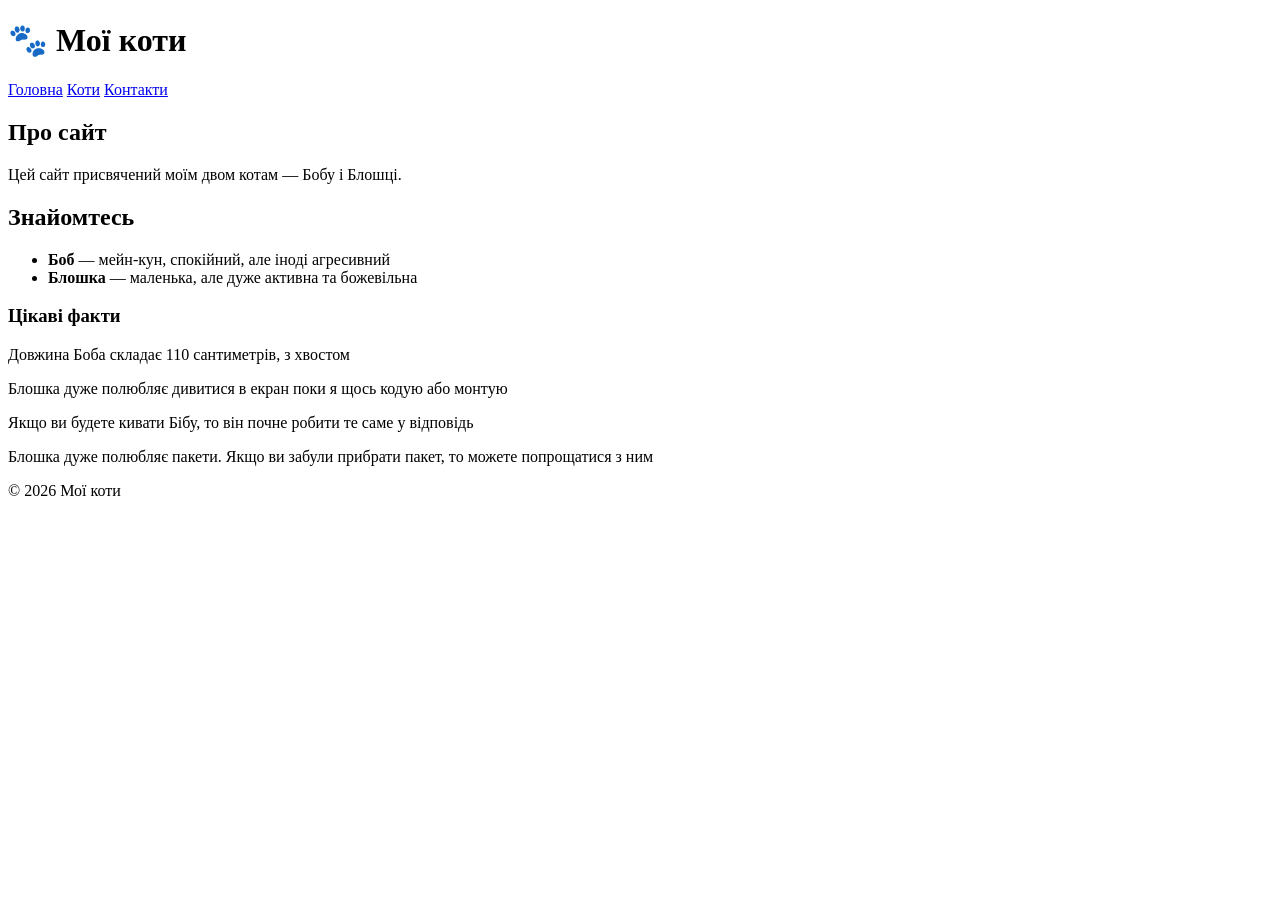
==== index.html @ 362fbe18 "Add files via upload" ====
<!DOCTYPE html>
<html lang="uk">

<head>
    <meta charset="UTF-8">
    <title>Мої коти</title>
    <link rel="stylesheet" href="style.css">
</head>

<body>

    <header>
        <h1>🐾 Мої коти</h1>
    </header>

    <nav>
        <a href="index.html">Головна</a>
        <a href="cats.html">Коти</a>
        <a href="contact.html">Контакти</a>
    </nav>

    <main>
        <section>
            <h2>Про сайт</h2>
            <p>Цей сайт присвячений моїм двом котам — Бобу і Блошці.</p>
        </section>

        <section>
            <h2>Знайомтесь</h2>
            <ul>
                <li><b>Боб</b> — мейн-кун, спокійний, але іноді агресивний</li>
                <li><b>Блошка</b> — маленька, але дуже активна та божевільна</li>
            </ul>
        </section>

        <aside>
            <h3>Цікаві факти</h3>
            <p>Довжина Боба складає 110 сантиметрів, з хвостом</p>
            <p>Блошка дуже полюбляє дивитися в екран поки я щось кодую або монтую</p>
            <p>Якщо ви будете кивати Бібу, то він почне робити те саме у відповідь</p>
            <p>Блошка дуже полюбляє пакети. Якщо ви забули прибрати пакет, то можете попрощатися з ним</p>
        </aside>
    </main>

    <footer>
        <p>© 2026 Мої коти</p>
    </footer>

</body>

</html>
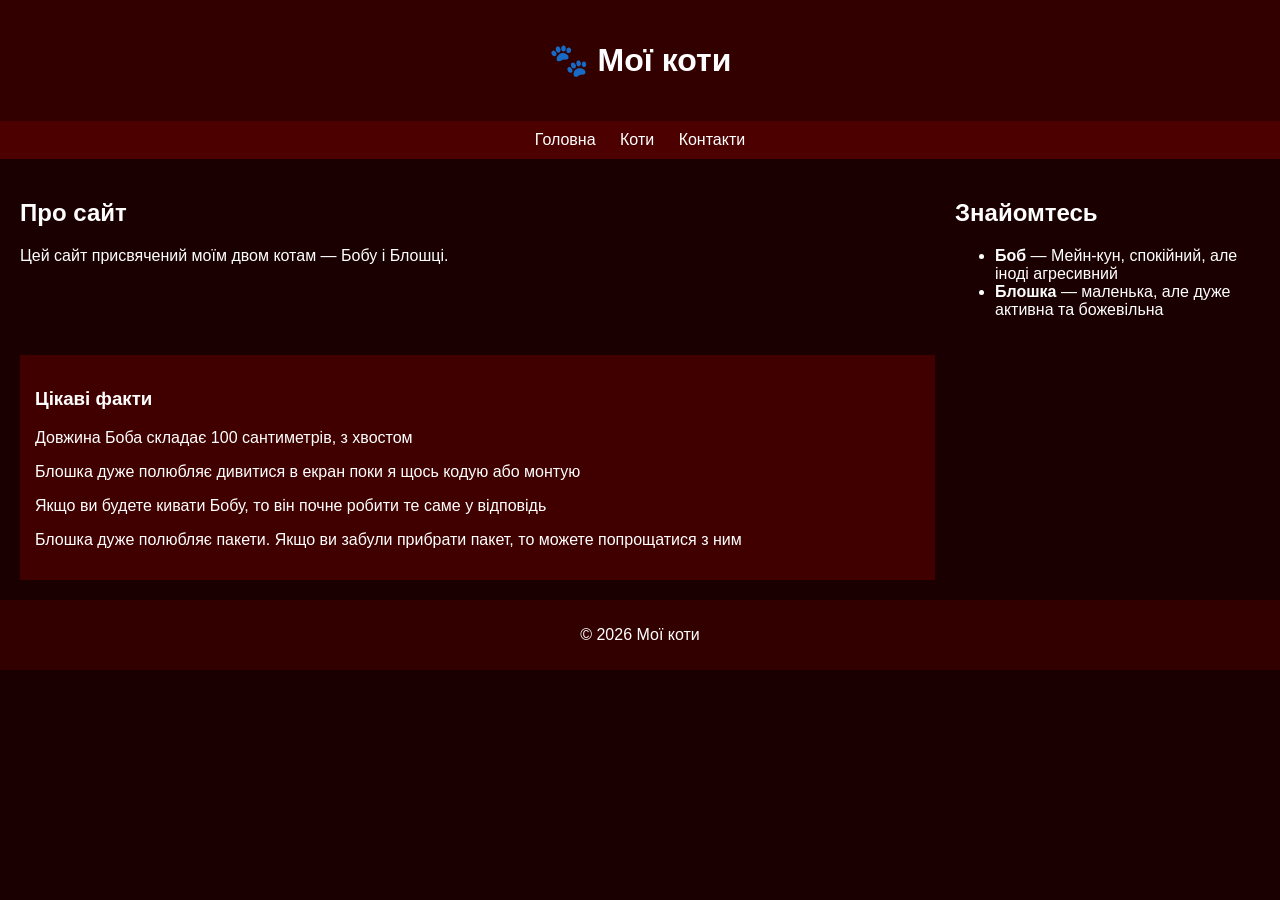
==== commit 8c5dad53: "Enhance index.html with additional meta tags Added meta tags for viewport, description, keywords, an" ====
--- a/index.html
+++ b/index.html
@@ -3,6 +3,10 @@
 
 <head>
     <meta charset="UTF-8">
+    <meta name="viewport" content="width=device-width, initial-scale=1.0">
+    <meta name="description" content="Сайт про моїх котів">
+    <meta name="keywords" content="коти, мейнкун, домашні тварини">
+    <meta name="author" content="Твоє ім'я">
     <title>Мої коти</title>
     <link rel="stylesheet" href="style.css">
 </head>
@@ -28,16 +32,16 @@
         <section>
             <h2>Знайомтесь</h2>
             <ul>
-                <li><b>Боб</b> — мейн-кун, спокійний, але іноді агресивний</li>
+                <li><b>Боб</b> — Мейн-кун, спокійний, але іноді агресивний</li>
                 <li><b>Блошка</b> — маленька, але дуже активна та божевільна</li>
             </ul>
         </section>
 
         <aside>
             <h3>Цікаві факти</h3>
-            <p>Довжина Боба складає 110 сантиметрів, з хвостом</p>
+            <p>Довжина Боба складає 100 сантиметрів, з хвостом</p>
             <p>Блошка дуже полюбляє дивитися в екран поки я щось кодую або монтую</p>
-            <p>Якщо ви будете кивати Бібу, то він почне робити те саме у відповідь</p>
+            <p>Якщо ви будете кивати Бобу, то він почне робити те саме у відповідь</p>
             <p>Блошка дуже полюбляє пакети. Якщо ви забули прибрати пакет, то можете попрощатися з ним</p>
         </aside>
     </main>
@@ -48,4 +52,4 @@
 
 </body>
 
-</html>+</html>
--- a/style.css
+++ b/style.css
@@ -0,0 +1,84 @@
+body {
+    margin: 0;
+    font-family: Arial;
+    background-color: #1a0000;
+    color: #fff;
+}
+
+header {
+    background: #330000;
+    padding: 20px;
+    text-align: center;
+}
+
+nav {
+    background: #4d0000;
+    padding: 10px;
+    text-align: center;
+}
+
+nav a {
+    color: white;
+    margin: 10px;
+    text-decoration: none;
+}
+
+nav a:hover {
+    color: red;
+}
+
+main {
+    display: grid;
+    grid-template-columns: 3fr 1fr;
+    gap: 20px;
+    padding: 20px;
+}
+
+article {
+    background: #260000;
+    padding: 10px;
+    border-radius: 10px;
+}
+
+aside {
+    background: #400000;
+    padding: 15px;
+}
+
+img {
+    width: 100%;
+    max-width: 300px;
+}
+
+footer {
+    background: #330000;
+    text-align: center;
+    padding: 10px;
+}
+
+
+form {
+    display: flex;
+    flex-direction: column;
+    width: 300px;
+}
+
+input,
+textarea {
+    margin-bottom: 10px;
+    padding: 8px;
+}
+
+button {
+    background: red;
+    color: white;
+    border: none;
+    padding: 10px;
+}
+
+/* адаптив */
+@media (max-width: 600px) {
+    main {
+        grid-template-columns: 1fr;
+    }
+}
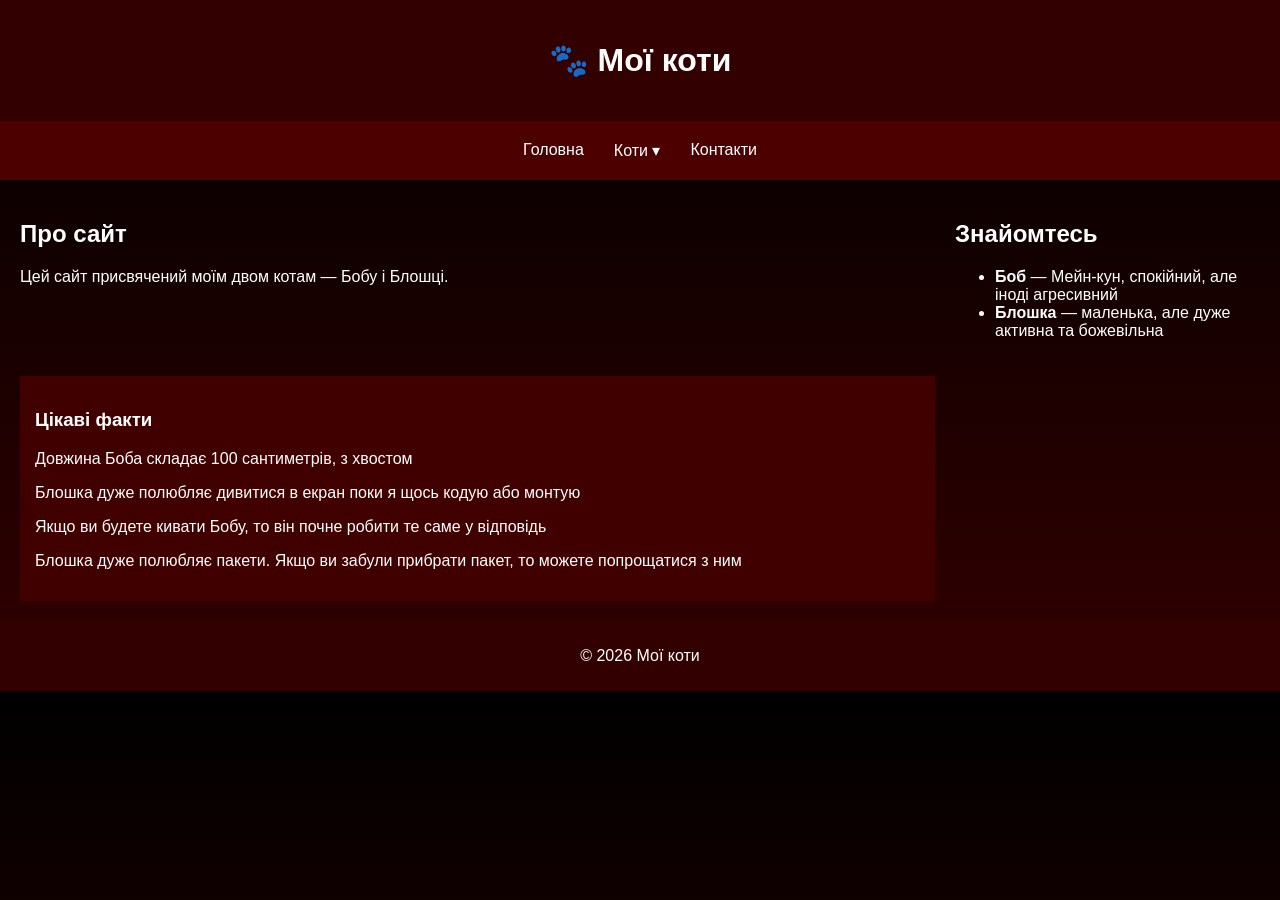
==== commit 090ff332: "Add files via upload" ====
--- a/index.html
+++ b/index.html
@@ -17,11 +17,22 @@
         <h1>🐾 Мої коти</h1>
     </header>
 
-    <nav>
-        <a href="index.html">Головна</a>
-        <a href="cats.html">Коти</a>
-        <a href="contact.html">Контакти</a>
-    </nav>
+<nav class="navbar">
+    <ul class="menu">
+        <li><a href="index.html">Головна</a></li>
+
+        <li class="dropdown">
+            <a href="#">Коти ▾</a>
+            <ul class="dropdown-menu">
+                <li><a href="cats.html">Всі коти</a></li>
+                <li><a href="cats.html#bob">Боб</a></li>
+                <li><a href="cats.html#bloshka">Блошка</a></li>
+            </ul>
+        </li>
+
+        <li><a href="contact.html">Контакти</a></li>
+    </ul>
+</nav>
 
     <main>
         <section>
@@ -52,4 +63,4 @@
 
 </body>
 
-</html>
+</html>
--- a/style.css
+++ b/style.css
@@ -3,6 +3,7 @@
     font-family: Arial;
     background-color: #1a0000;
     color: #fff;
+    background: linear-gradient(black, #330000);
 }
 
 header {
@@ -11,20 +12,56 @@
     text-align: center;
 }
 
-nav {
+.navbar {
     background: #4d0000;
     padding: 10px;
-    text-align: center;
 }
 
-nav a {
+.menu {
+    list-style: none;
+    display: flex;
+    justify-content: center;
+    margin: 0;
+    padding: 0;
+}
+
+.menu li {
+    position: relative;
+}
+
+.menu a {
+    display: block;
+    padding: 10px 15px;
     color: white;
-    margin: 10px;
     text-decoration: none;
 }
 
-nav a:hover {
-    color: red;
+/* hover ефект */
+.menu a:hover {
+    background: #ff0000;
+    border-radius: 5px;
+}
+
+.dropdown-menu {
+    display: none;
+    position: absolute;
+    top: 100%;
+    left: 0;
+    background: #330000;
+    list-style: none;
+    padding: 0;
+    margin: 0;
+    min-width: 150px;
+}
+
+.dropdown-menu li a {
+    padding: 10px;
+    display: block;
+}
+
+
+.dropdown:hover .dropdown-menu {
+    display: block;
 }
 
 main {
@@ -81,4 +118,68 @@
     main {
         grid-template-columns: 1fr;
     }
+}
+
+.gallery {
+    margin-top: 30px;
+}
+
+.gallery-grid {
+    display: grid;
+    grid-template-columns: repeat(2, 1fr);
+    gap: 15px;
+}
+
+.gallery-grid img {
+    width: 100%;
+    border-radius: 10px;
+    transition: 0.3s;
+}
+
+.gallery-grid img:hover {
+    transform: scale(1.1);
+    filter: brightness(1.3);
+}
+
+article {
+    box-shadow: 0 0 15px red;
+}
+
+nav a:hover {
+    color: red;
+    text-shadow: 0 0 10px red;
+}
+
+button:hover {
+    transform: scale(1.02);
+}
+
+table {
+    width: 100%;
+    border-collapse: collapse;
+}
+
+td,
+th {
+    border: 1px solid red;
+    padding: 8px;
+}
+
+table {
+    grid-column: 1 / -1;
+}
+
+video,
+audio {
+    margin: 10px 0;
+    max-width: 100%;
+}
+
+article {
+    opacity: 0.6;
+    transition: 0.3s;
+}
+
+article:hover {
+    opacity: 1;
 }
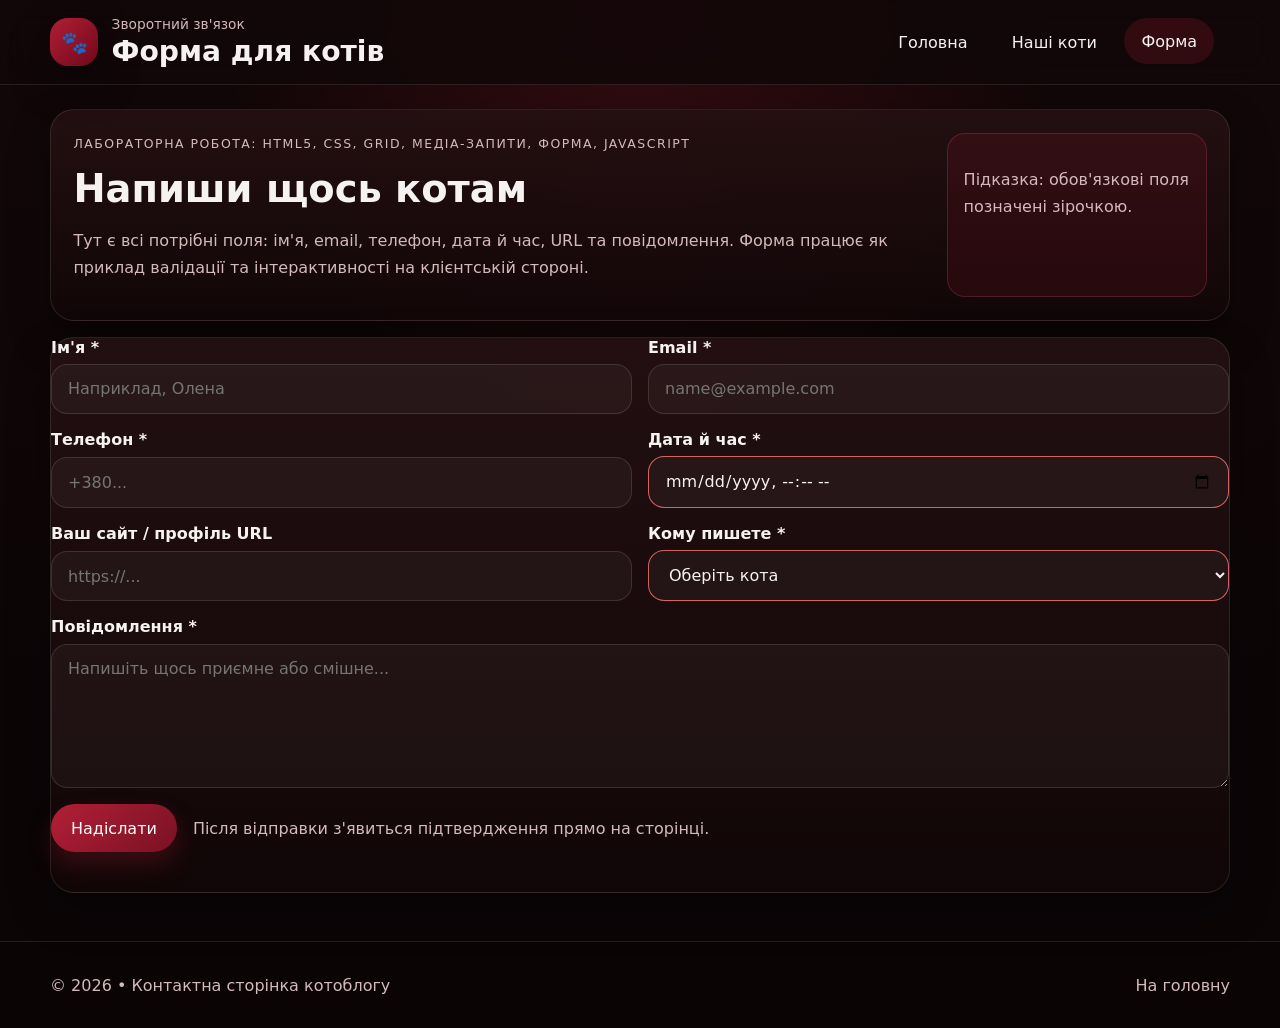
==== commit 33ff1144: "Add files via upload" ====
--- a/index.html
+++ b/index.html
@@ -1,66 +1,112 @@
-<!DOCTYPE html>
-<html lang="uk">
-
-<head>
-    <meta charset="UTF-8">
-    <meta name="viewport" content="width=device-width, initial-scale=1.0">
-    <meta name="description" content="Сайт про моїх котів">
-    <meta name="keywords" content="коти, мейнкун, домашні тварини">
-    <meta name="author" content="Твоє ім'я">
-    <title>Мої коти</title>
-    <link rel="stylesheet" href="style.css">
-</head>
-
-<body>
-
-    <header>
-        <h1>🐾 Мої коти</h1>
-    </header>
-
-<nav class="navbar">
-    <ul class="menu">
-        <li><a href="index.html">Головна</a></li>
-
-        <li class="dropdown">
-            <a href="#">Коти ▾</a>
-            <ul class="dropdown-menu">
-                <li><a href="cats.html">Всі коти</a></li>
-                <li><a href="cats.html#bob">Боб</a></li>
-                <li><a href="cats.html#bloshka">Блошка</a></li>
-            </ul>
-        </li>
-
-        <li><a href="contact.html">Контакти</a></li>
-    </ul>
-</nav>
-
-    <main>
-        <section>
-            <h2>Про сайт</h2>
-            <p>Цей сайт присвячений моїм двом котам — Бобу і Блошці.</p>
-        </section>
-
-        <section>
-            <h2>Знайомтесь</h2>
-            <ul>
-                <li><b>Боб</b> — Мейн-кун, спокійний, але іноді агресивний</li>
-                <li><b>Блошка</b> — маленька, але дуже активна та божевільна</li>
-            </ul>
-        </section>
-
-        <aside>
-            <h3>Цікаві факти</h3>
-            <p>Довжина Боба складає 100 сантиметрів, з хвостом</p>
-            <p>Блошка дуже полюбляє дивитися в екран поки я щось кодую або монтую</p>
-            <p>Якщо ви будете кивати Бобу, то він почне робити те саме у відповідь</p>
-            <p>Блошка дуже полюбляє пакети. Якщо ви забули прибрати пакет, то можете попрощатися з ним</p>
-        </aside>
-    </main>
-
-    <footer>
-        <p>© 2026 Мої коти</p>
-    </footer>
-
-</body>
-
-</html>+<!DOCTYPE html>
+<html lang="uk">
+<head>
+  <meta charset="UTF-8">
+  <meta name="viewport" content="width=device-width, initial-scale=1.0">
+  <meta name="description" content="Контактна форма котоблогу Боб і Блошка.">
+  <title>Форма — Боб і Блошка</title>
+  <link rel="stylesheet" href="style.css">
+  <script defer src="script.js"></script>
+</head>
+<body>
+  <a class="skip-link" href="#main">Перейти до вмісту</a>
+
+  <header class="site-header">
+    <div class="site-header__inner container">
+      <div class="brand">
+        <div class="brand__mark">🐾</div>
+        <div>
+          <p class="brand__eyebrow">Зворотний зв'язок</p>
+          <h1 class="brand__title">Форма для котів</h1>
+        </div>
+      </div>
+      <button class="nav-toggle" type="button" aria-expanded="false" aria-controls="primary-nav">
+        <span class="nav-toggle__line"></span>
+        <span class="nav-toggle__line"></span>
+        <span class="nav-toggle__line"></span>
+        <span class="visually-hidden">Відкрити меню</span>
+      </button>
+      <nav class="nav" id="primary-nav" aria-label="Основна навігація">
+        <ul class="nav__list">
+          <li class="nav__item"><a class="nav__link" href="index.html">Головна</a></li>
+          <li class="nav__item"><a class="nav__link" href="cats.html">Наші коти</a></li>
+          <li class="nav__item"><a class="nav__link nav__link--active" href="contact.html">Форма</a></li>
+        </ul>
+      </nav>
+    </div>
+  </header>
+
+  <main id="main" class="container contact-layout">
+    <section class="panel contact-hero">
+      <div>
+        <p class="section-tag">Лабораторна робота: HTML5, CSS, Grid, медіа-запити, форма, JavaScript</p>
+        <h2 class="section-title">Напиши щось котам</h2>
+        <p>
+          Тут є всі потрібні поля: ім'я, email, телефон, дата й час, URL та повідомлення.
+          Форма працює як приклад валідації та інтерактивності на клієнтській стороні.
+        </p>
+      </div>
+      <aside class="contact-hero__aside">
+        <p>Підказка: обов'язкові поля позначені зірочкою.</p>
+      </aside>
+    </section>
+
+    <section class="panel">
+      <form class="contact-form" id="contactForm" action="#" method="post" novalidate>
+        <div class="field">
+          <label for="name">Ім'я *</label>
+          <input id="name" name="name" type="text" required minlength="2" maxlength="50" placeholder="Наприклад, Олена">
+        </div>
+
+        <div class="field">
+          <label for="email">Email *</label>
+          <input id="email" name="email" type="email" required placeholder="name@example.com">
+        </div>
+
+        <div class="field">
+          <label for="phone">Телефон *</label>
+          <input id="phone" name="phone" type="tel" required pattern="^[+0-9 ()-]{10,20}$" placeholder="+380...">
+        </div>
+
+        <div class="field">
+          <label for="dateTime">Дата й час *</label>
+          <input id="dateTime" name="dateTime" type="datetime-local" required>
+        </div>
+
+        <div class="field">
+          <label for="website">Ваш сайт / профіль URL</label>
+          <input id="website" name="website" type="url" placeholder="https://...">
+        </div>
+
+        <div class="field">
+          <label for="cat">Кому пишете *</label>
+          <select id="cat" name="cat" required>
+            <option value="">Оберіть кота</option>
+            <option value="bob">Боб</option>
+            <option value="bloshka">Блошка</option>
+            <option value="both">Обом котам</option>
+          </select>
+        </div>
+
+        <div class="field field--full">
+          <label for="message">Повідомлення *</label>
+          <textarea id="message" name="message" required minlength="10" maxlength="500" rows="6" placeholder="Напишіть щось приємне або смішне..."></textarea>
+        </div>
+
+        <div class="form-actions field--full">
+          <button class="button" type="submit">Надіслати</button>
+          <p class="form-note">Після відправки з'явиться підтвердження прямо на сторінці.</p>
+        </div>
+      </form>
+      <div class="form-status" id="formStatus" role="status" aria-live="polite"></div>
+    </section>
+  </main>
+
+  <footer class="site-footer">
+    <div class="container site-footer__inner">
+      <p>© 2026 • Контактна сторінка котоблогу</p>
+      <a href="index.html">На головну</a>
+    </div>
+  </footer>
+</body>
+</html>
--- a/style.css
+++ b/style.css
@@ -1,185 +1,595 @@
-body {
-    margin: 0;
-    font-family: Arial;
-    background-color: #1a0000;
-    color: #fff;
-    background: linear-gradient(black, #330000);
-}
-
-header {
-    background: #330000;
-    padding: 20px;
-    text-align: center;
-}
-
-.navbar {
-    background: #4d0000;
-    padding: 10px;
-}
-
-.menu {
-    list-style: none;
-    display: flex;
-    justify-content: center;
-    margin: 0;
-    padding: 0;
-}
-
-.menu li {
-    position: relative;
-}
-
-.menu a {
-    display: block;
-    padding: 10px 15px;
-    color: white;
-    text-decoration: none;
-}
-
-/* hover ефект */
-.menu a:hover {
-    background: #ff0000;
-    border-radius: 5px;
-}
-
-.dropdown-menu {
-    display: none;
-    position: absolute;
-    top: 100%;
-    left: 0;
-    background: #330000;
-    list-style: none;
-    padding: 0;
-    margin: 0;
-    min-width: 150px;
-}
-
-.dropdown-menu li a {
-    padding: 10px;
-    display: block;
-}
-
-
-.dropdown:hover .dropdown-menu {
-    display: block;
-}
-
-main {
-    display: grid;
-    grid-template-columns: 3fr 1fr;
-    gap: 20px;
-    padding: 20px;
-}
-
-article {
-    background: #260000;
-    padding: 10px;
-    border-radius: 10px;
-}
-
-aside {
-    background: #400000;
-    padding: 15px;
-}
-
-img {
-    width: 100%;
-    max-width: 300px;
-}
-
-footer {
-    background: #330000;
-    text-align: center;
-    padding: 10px;
-}
-
-
-form {
-    display: flex;
-    flex-direction: column;
-    width: 300px;
-}
-
-input,
-textarea {
-    margin-bottom: 10px;
-    padding: 8px;
-}
-
-button {
-    background: red;
-    color: white;
-    border: none;
-    padding: 10px;
-}
-
-/* адаптив */
-@media (max-width: 600px) {
-    main {
-        grid-template-columns: 1fr;
-    }
-}
-
-.gallery {
-    margin-top: 30px;
-}
-
-.gallery-grid {
-    display: grid;
-    grid-template-columns: repeat(2, 1fr);
-    gap: 15px;
-}
-
-.gallery-grid img {
-    width: 100%;
-    border-radius: 10px;
-    transition: 0.3s;
-}
-
-.gallery-grid img:hover {
-    transform: scale(1.1);
-    filter: brightness(1.3);
-}
-
-article {
-    box-shadow: 0 0 15px red;
-}
-
-nav a:hover {
-    color: red;
-    text-shadow: 0 0 10px red;
-}
-
-button:hover {
-    transform: scale(1.02);
-}
-
-table {
-    width: 100%;
-    border-collapse: collapse;
-}
-
-td,
-th {
-    border: 1px solid red;
-    padding: 8px;
-}
-
-table {
-    grid-column: 1 / -1;
-}
-
-video,
-audio {
-    margin: 10px 0;
-    max-width: 100%;
-}
-
-article {
-    opacity: 0.6;
-    transition: 0.3s;
-}
-
-article:hover {
-    opacity: 1;
-}+:root {
+  --bg: #120708;
+  --bg-2: #1b0d10;
+  --panel: rgba(34, 14, 17, 0.88);
+  --panel-strong: #241012;
+  --text: #f7f2f2;
+  --muted: #d4b9bd;
+  --accent: #b21f35;
+  --accent-2: #e85d75;
+  --line: rgba(255, 255, 255, 0.1);
+  --shadow: 0 18px 40px rgba(0, 0, 0, 0.35);
+  --radius: 24px;
+}
+
+* {
+  box-sizing: border-box;
+}
+
+html {
+  scroll-behavior: smooth;
+}
+
+body {
+  margin: 0;
+  font-family: 'Inter', system-ui, -apple-system, BlinkMacSystemFont, 'Segoe UI', sans-serif;
+  background:
+    radial-gradient(circle at top, rgba(178, 31, 53, 0.22), transparent 35%),
+    linear-gradient(180deg, var(--bg), #0b0506 70%);
+  color: var(--text);
+  min-height: 100vh;
+}
+
+a {
+  color: inherit;
+  text-decoration: none;
+}
+
+a:hover {
+  color: var(--accent-2);
+}
+
+img {
+  max-width: 100%;
+  display: block;
+}
+
+button,
+input,
+textarea,
+select {
+  font: inherit;
+}
+
+.container {
+  width: min(1180px, calc(100% - 32px));
+  margin: 0 auto;
+}
+
+.skip-link {
+  position: absolute;
+  left: -999px;
+  top: 1rem;
+  background: var(--accent);
+  color: white;
+  padding: .75rem 1rem;
+  border-radius: 999px;
+  z-index: 20;
+}
+
+.skip-link:focus {
+  left: 1rem;
+}
+
+.site-header {
+  position: sticky;
+  top: 0;
+  z-index: 30;
+  background: rgba(18, 7, 8, 0.88);
+  backdrop-filter: blur(14px);
+  border-bottom: 1px solid var(--line);
+}
+
+.site-header__inner {
+  display: grid;
+  grid-template-columns: 1fr auto auto;
+  gap: 1rem;
+  align-items: center;
+  padding: 1rem 0;
+}
+
+.brand {
+  display: flex;
+  align-items: center;
+  gap: .85rem;
+}
+
+.brand__mark {
+  width: 3rem;
+  height: 3rem;
+  display: grid;
+  place-items: center;
+  border-radius: 18px;
+  background: linear-gradient(135deg, var(--accent), #6f081b);
+  box-shadow: var(--shadow);
+  font-size: 1.35rem;
+}
+
+.brand__eyebrow {
+  margin: 0 0 .2rem;
+  color: var(--muted);
+  font-size: .86rem;
+}
+
+.brand__title {
+  margin: 0;
+  font-size: clamp(1.35rem, 2.2vw, 2rem);
+}
+
+.nav-toggle {
+  display: none;
+  border: 1px solid var(--line);
+  background: rgba(255,255,255,0.04);
+  color: var(--text);
+  border-radius: 16px;
+  width: 3.25rem;
+  height: 3.25rem;
+  padding: .7rem;
+  cursor: pointer;
+}
+
+.nav-toggle__line {
+  display: block;
+  height: 2px;
+  background: currentColor;
+  border-radius: 999px;
+}
+
+.nav-toggle__line + .nav-toggle__line {
+  margin-top: 5px;
+}
+
+.nav__list {
+  list-style: none;
+  display: flex;
+  gap: .65rem;
+  padding: 0;
+  margin: 0;
+}
+
+.nav__item > .nav__link {
+  display: inline-flex;
+  align-items: center;
+  padding: .8rem 1rem;
+  border-radius: 999px;
+  border: 1px solid transparent;
+  transition: transform .2s ease, background-color .2s ease, border-color .2s ease;
+}
+
+.nav__item > .nav__link:hover,
+.nav__item > .nav__link:focus-visible,
+.nav__link--active {
+  background: rgba(178, 31, 53, 0.2);
+  border-color: rgba(232, 93, 117, 0.35);
+  transform: translateY(-1px);
+}
+
+.main-layout,
+.cats-layout,
+.contact-layout {
+  padding: 1.5rem 0 3rem;
+}
+
+.panel {
+  background: linear-gradient(180deg, rgba(36, 16, 18, 0.94), rgba(18, 7, 8, 0.88));
+  border: 1px solid var(--line);
+  border-radius: var(--radius);
+  box-shadow: var(--shadow);
+}
+
+.hero {
+  display: grid;
+  grid-template-columns: 1.3fr .7fr;
+  gap: 1.25rem;
+  padding: 1.75rem;
+  margin-bottom: 1.25rem;
+}
+
+.section-tag {
+  display: inline-flex;
+  margin: 0 0 .75rem;
+  color: var(--accent-2);
+  text-transform: uppercase;
+  letter-spacing: .12em;
+  font-size: .78rem;
+}
+
+.hero__title,
+.section-title {
+  margin: 0;
+  font-size: clamp(1.6rem, 3vw, 3rem);
+}
+
+.hero__text,
+.info-card p,
+.cat-card__body p,
+.facts-panel p,
+.contact-hero p {
+  color: var(--muted);
+  line-height: 1.7;
+}
+
+.hero__actions {
+  display: flex;
+  flex-wrap: wrap;
+  gap: .75rem;
+  margin-top: 1.25rem;
+}
+
+.button,
+.chip {
+  border: 0;
+  border-radius: 999px;
+  cursor: pointer;
+  transition: transform .2s ease, box-shadow .2s ease, background-color .2s ease;
+}
+
+.button {
+  display: inline-flex;
+  align-items: center;
+  justify-content: center;
+  padding: .9rem 1.25rem;
+  background: linear-gradient(135deg, var(--accent), #7a1125);
+  color: white;
+  box-shadow: 0 12px 25px rgba(178, 31, 53, .25);
+}
+
+.button:hover,
+.chip:hover {
+  transform: translateY(-2px);
+}
+
+.button--ghost {
+  background: transparent;
+  border: 1px solid rgba(255,255,255,.14);
+  color: var(--text);
+}
+
+.hero__aside {
+  display: grid;
+  gap: 1rem;
+}
+
+.stat-card {
+  min-height: 140px;
+  display: grid;
+  place-items: center;
+  text-align: center;
+  padding: 1.25rem;
+  border-radius: 22px;
+  background: linear-gradient(180deg, rgba(178, 31, 53, 0.25), rgba(58, 14, 22, 0.62));
+  border: 1px solid rgba(232, 93, 117, 0.25);
+}
+
+.stat-card--accent {
+  background: linear-gradient(180deg, rgba(232, 93, 117, 0.18), rgba(34, 14, 17, 0.96));
+}
+
+.stat-card__value {
+  font-size: 2.8rem;
+  font-weight: 800;
+}
+
+.stat-card__label {
+  color: var(--muted);
+}
+
+.grid-cards {
+  display: grid;
+  grid-template-columns: repeat(3, 1fr);
+  gap: 1rem;
+  padding: 1rem;
+  margin-bottom: 1.25rem;
+}
+
+.info-card {
+  padding: 1.25rem;
+  border-radius: 20px;
+  background: rgba(255,255,255,0.03);
+  border: 1px solid var(--line);
+}
+
+.info-card--wide {
+  grid-column: span 3;
+}
+
+.info-card__title,
+.cat-card__title {
+  margin: 0 0 .5rem;
+  font-size: 1.3rem;
+}
+
+.info-card__meta {
+  color: var(--accent-2);
+}
+
+.feature-list {
+  margin: 0;
+  padding-left: 1.2rem;
+  color: var(--muted);
+  line-height: 1.8;
+}
+
+.compare {
+  padding: 1.5rem;
+}
+
+.table-wrap {
+  overflow-x: auto;
+}
+
+.compare-table {
+  width: 100%;
+  border-collapse: collapse;
+  margin-top: 1rem;
+}
+
+.compare-table th,
+.compare-table td {
+  padding: .95rem 1rem;
+  border-bottom: 1px solid var(--line);
+  text-align: left;
+}
+
+.compare-table th {
+  color: #fff;
+}
+
+.compare-table tr:hover {
+  background: rgba(178, 31, 53, 0.08);
+}
+
+.cats-layout {
+  display: grid;
+  gap: 1rem;
+}
+
+.breadcrumbs {
+  display: flex;
+  gap: .65rem;
+  align-items: center;
+  padding: .85rem 1rem;
+  color: var(--muted);
+}
+
+.breadcrumbs a:hover {
+  text-decoration: underline;
+}
+
+.cats-grid {
+  display: grid;
+  grid-template-columns: repeat(2, minmax(0, 1fr));
+  gap: 1rem;
+}
+
+.cat-card {
+  display: grid;
+  grid-template-columns: 260px 1fr;
+  gap: 1rem;
+  padding: 1rem;
+  align-items: start;
+}
+
+.cat-card__media {
+  display: grid;
+  gap: .85rem;
+  justify-items: start;
+}
+
+.cat-card__img {
+  width: 100%;
+  aspect-ratio: 1 / 1;
+  object-fit: cover;
+  border-radius: 20px;
+  border: 1px solid var(--line);
+  box-shadow: inset 0 0 0 1px rgba(255,255,255,0.04), var(--shadow);
+  filter: saturate(1.05);
+}
+
+.chip {
+  padding: .72rem 1rem;
+  background: rgba(178, 31, 53, 0.2);
+  color: var(--text);
+  border: 1px solid rgba(232, 93, 117, 0.28);
+}
+
+.cat-card__subtitle {
+  margin-top: -0.2rem;
+  color: var(--accent-2);
+  font-weight: 700;
+}
+
+.cat-card__block {
+  padding: .95rem 1rem;
+  border-radius: 18px;
+  background: rgba(255,255,255,0.03);
+  border: 1px solid var(--line);
+  margin-top: 1rem;
+}
+
+.cat-card__block h3 {
+  margin: 0 0 .35rem;
+  font-size: 1rem;
+}
+
+.facts-panel,
+.contact-hero {
+  padding: 1.4rem;
+}
+
+.breadcrumbs.panel {
+  padding: .85rem 1rem;
+}
+
+.contact-layout {
+  display: grid;
+  gap: 1rem;
+}
+
+.contact-hero {
+  display: grid;
+  grid-template-columns: 1fr auto;
+  gap: 1rem;
+}
+
+.contact-hero__aside {
+  max-width: 260px;
+  padding: 1rem;
+  border-radius: 18px;
+  background: rgba(178, 31, 53, 0.12);
+  border: 1px solid rgba(232, 93, 117, 0.22);
+}
+
+.contact-form {
+  display: grid;
+  grid-template-columns: repeat(2, minmax(0, 1fr));
+  gap: 1rem;
+}
+
+.field {
+  display: grid;
+  gap: .45rem;
+}
+
+.field--full,
+.form-actions {
+  grid-column: 1 / -1;
+}
+
+label {
+  font-weight: 600;
+}
+
+input,
+textarea,
+select {
+  width: 100%;
+  padding: .9rem 1rem;
+  color: var(--text);
+  background: rgba(255,255,255,0.04);
+  border: 1px solid rgba(255,255,255,0.12);
+  border-radius: 16px;
+  outline: none;
+}
+
+input:focus,
+textarea:focus,
+select:focus {
+  border-color: rgba(232, 93, 117, 0.7);
+  box-shadow: 0 0 0 4px rgba(178, 31, 53, 0.16);
+}
+
+input:invalid:not(:placeholder-shown),
+textarea:invalid:not(:placeholder-shown),
+select:invalid {
+  border-color: rgba(255, 121, 121, 0.8);
+}
+
+.form-actions {
+  display: flex;
+  flex-wrap: wrap;
+  align-items: center;
+  gap: 1rem;
+}
+
+.form-note {
+  margin: 0;
+  color: var(--muted);
+}
+
+.form-status {
+  margin-top: 1rem;
+  min-height: 1.5rem;
+  color: #ffd9df;
+}
+
+.site-footer {
+  border-top: 1px solid var(--line);
+  background: rgba(10, 4, 5, 0.75);
+}
+
+.site-footer__inner {
+  display: flex;
+  align-items: center;
+  justify-content: space-between;
+  gap: 1rem;
+  padding: 1.1rem 0;
+  color: var(--muted);
+}
+
+.visually-hidden {
+  position: absolute;
+  width: 1px;
+  height: 1px;
+  overflow: hidden;
+  clip: rect(0 0 0 0);
+  white-space: nowrap;
+}
+
+@media (max-width: 900px) {
+  .hero,
+  .contact-hero,
+  .cat-card,
+  .grid-cards,
+  .cats-grid,
+  .contact-form,
+  .site-header__inner {
+    grid-template-columns: 1fr;
+  }
+
+  .info-card--wide {
+    grid-column: span 1;
+  }
+}
+
+@media (max-width: 720px) {
+  .nav-toggle {
+    display: inline-grid;
+    place-items: center;
+  }
+
+  .nav {
+    position: absolute;
+    left: 16px;
+    right: 16px;
+    top: calc(100% + 10px);
+    background: rgba(24, 10, 12, 0.98);
+    border: 1px solid var(--line);
+    border-radius: 20px;
+    padding: .75rem;
+    box-shadow: var(--shadow);
+    transform-origin: top;
+    display: none;
+  }
+
+  .nav.nav--open {
+    display: block;
+  }
+
+  .nav__list {
+    flex-direction: column;
+  }
+
+  .site-header {
+    position: sticky;
+  }
+}
+
+@media (max-width: 520px) {
+  .container {
+    width: min(1180px, calc(100% - 20px));
+  }
+
+  .hero,
+  .compare,
+  .facts-panel,
+  .contact-hero,
+  .panel {
+    padding: 1rem;
+  }
+
+  .site-footer__inner {
+    flex-direction: column;
+    align-items: flex-start;
+  }
+}
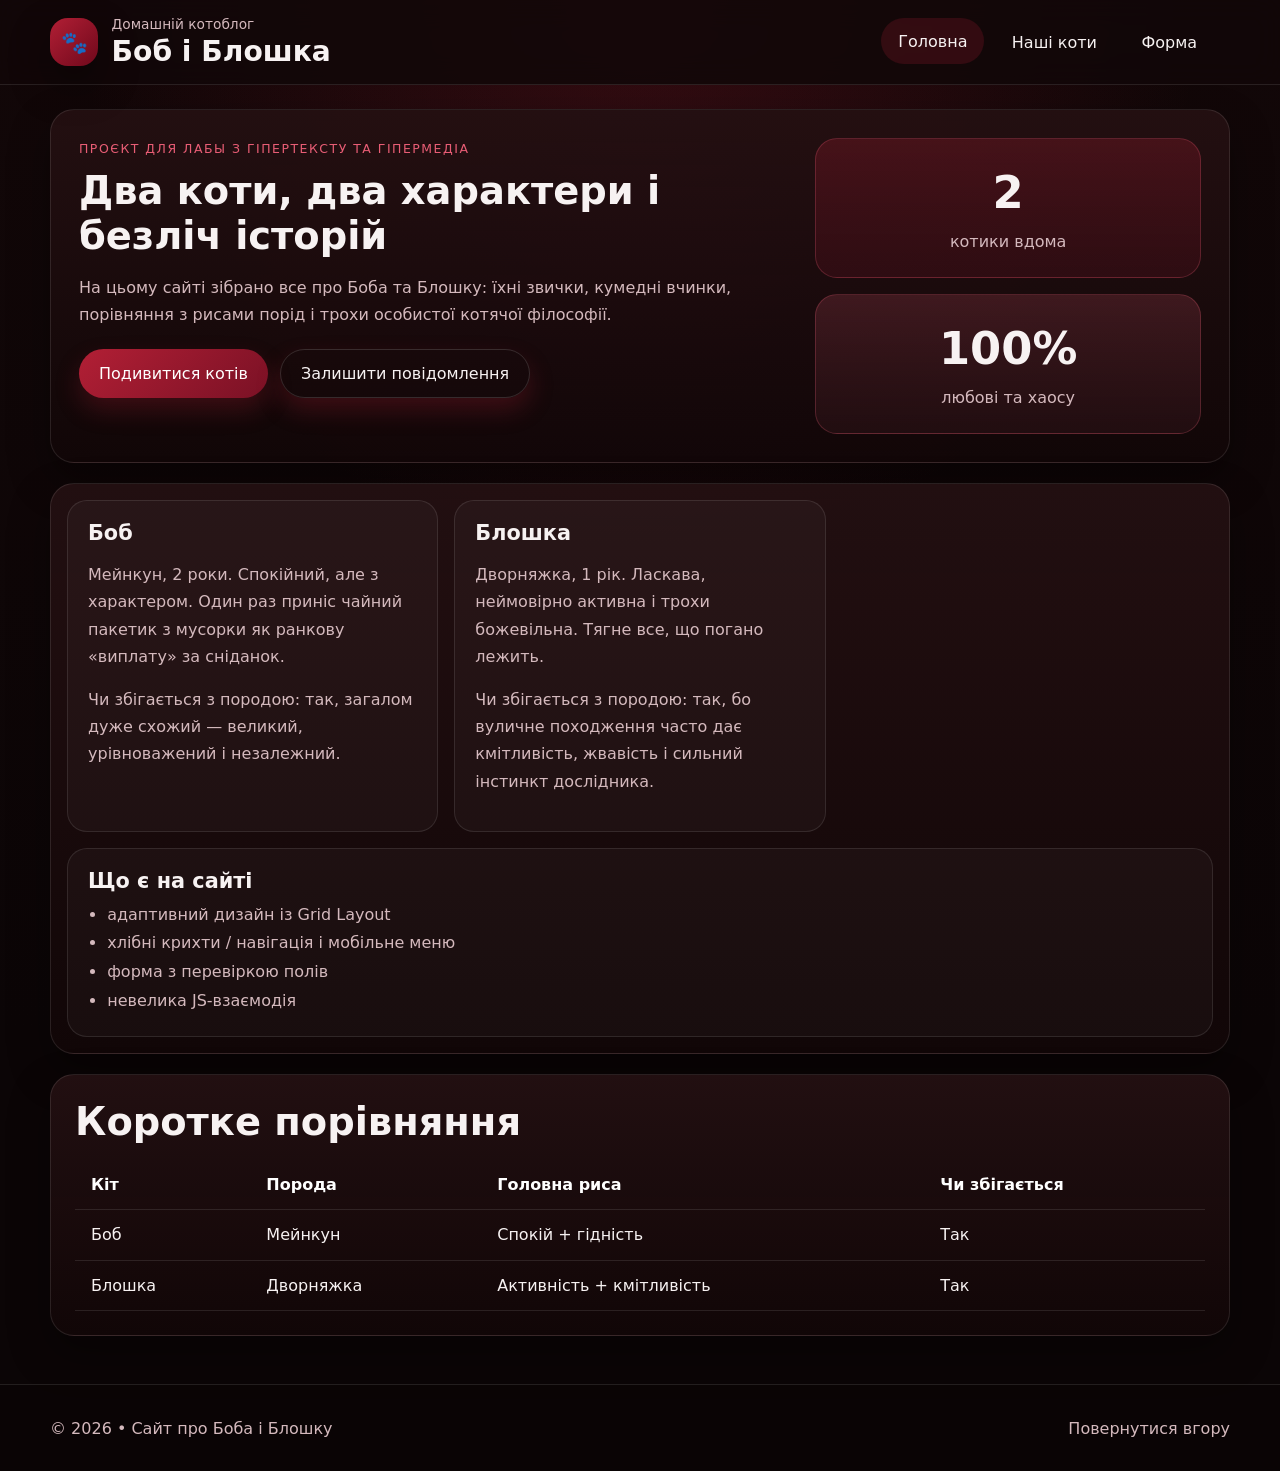
==== commit b4194f60: "Add files via upload" ====
--- a/index.html
+++ b/index.html
@@ -3,8 +3,13 @@
 <head>
   <meta charset="UTF-8">
   <meta name="viewport" content="width=device-width, initial-scale=1.0">
-  <meta name="description" content="Контактна форма котоблогу Боб і Блошка.">
-  <title>Форма — Боб і Блошка</title>
+  <meta name="description" content="Сайт про двох котів — Боба і Блошку: їхні характери, цікаві факти та форма для зв'язку.">
+  <meta name="keywords" content="коти, мейнкун, дворняжка, сайт про тварин, Боб, Блошка">
+  <meta name="author" content="OpenAI">
+  <title>Боб і Блошка — домашній котоблог</title>
+  <link rel="preconnect" href="https://fonts.googleapis.com">
+  <link rel="preconnect" href="https://fonts.gstatic.com" crossorigin>
+  <link href="https://fonts.googleapis.com/css2?family=Inter:wght@400;600;700;800&display=swap" rel="stylesheet">
   <link rel="stylesheet" href="style.css">
   <script defer src="script.js"></script>
 </head>
@@ -16,96 +21,113 @@
       <div class="brand">
         <div class="brand__mark">🐾</div>
         <div>
-          <p class="brand__eyebrow">Зворотний зв'язок</p>
-          <h1 class="brand__title">Форма для котів</h1>
+          <p class="brand__eyebrow">Домашній котоблог</p>
+          <h1 class="brand__title">Боб і Блошка</h1>
         </div>
       </div>
+
       <button class="nav-toggle" type="button" aria-expanded="false" aria-controls="primary-nav">
         <span class="nav-toggle__line"></span>
         <span class="nav-toggle__line"></span>
         <span class="nav-toggle__line"></span>
         <span class="visually-hidden">Відкрити меню</span>
       </button>
+
       <nav class="nav" id="primary-nav" aria-label="Основна навігація">
         <ul class="nav__list">
-          <li class="nav__item"><a class="nav__link" href="index.html">Головна</a></li>
+          <li class="nav__item"><a class="nav__link nav__link--active" href="index.html">Головна</a></li>
           <li class="nav__item"><a class="nav__link" href="cats.html">Наші коти</a></li>
-          <li class="nav__item"><a class="nav__link nav__link--active" href="contact.html">Форма</a></li>
+          <li class="nav__item"><a class="nav__link" href="contact.html">Форма</a></li>
         </ul>
       </nav>
     </div>
   </header>
 
-  <main id="main" class="container contact-layout">
-    <section class="panel contact-hero">
-      <div>
-        <p class="section-tag">Лабораторна робота: HTML5, CSS, Grid, медіа-запити, форма, JavaScript</p>
-        <h2 class="section-title">Напиши щось котам</h2>
-        <p>
-          Тут є всі потрібні поля: ім'я, email, телефон, дата й час, URL та повідомлення.
-          Форма працює як приклад валідації та інтерактивності на клієнтській стороні.
+  <main id="main" class="main-layout container">
+    <section class="hero panel">
+      <div class="hero__content">
+        <p class="section-tag">Проєкт для лабы з гіпертексту та гіпермедіа</p>
+        <h2 class="hero__title">Два коти, два характери і безліч історій</h2>
+        <p class="hero__text">
+          На цьому сайті зібрано все про Боба та Блошку: їхні звички, кумедні вчинки,
+          порівняння з рисами порід і трохи особистої котячої філософії.
         </p>
+        <div class="hero__actions">
+          <a class="button" href="cats.html">Подивитися котів</a>
+          <a class="button button--ghost" href="contact.html">Залишити повідомлення</a>
+        </div>
       </div>
-      <aside class="contact-hero__aside">
-        <p>Підказка: обов'язкові поля позначені зірочкою.</p>
+      <aside class="hero__aside">
+        <div class="stat-card">
+          <span class="stat-card__value">2</span>
+          <span class="stat-card__label">котики вдома</span>
+        </div>
+        <div class="stat-card stat-card--accent">
+          <span class="stat-card__value">100%</span>
+          <span class="stat-card__label">любові та хаосу</span>
+        </div>
       </aside>
     </section>
 
-    <section class="panel">
-      <form class="contact-form" id="contactForm" action="#" method="post" novalidate>
-        <div class="field">
-          <label for="name">Ім'я *</label>
-          <input id="name" name="name" type="text" required minlength="2" maxlength="50" placeholder="Наприклад, Олена">
-        </div>
+    <section class="grid-cards panel">
+      <article class="info-card">
+        <h3 class="info-card__title">Боб</h3>
+        <p>Мейнкун, 2 роки. Спокійний, але з характером. Один раз приніс чайний пакетик з мусорки як ранкову «виплату» за сніданок.</p>
+        <p class="info-card__meta">Чи збігається з породою: так, загалом дуже схожий — великий, урівноважений і незалежний.</p>
+      </article>
 
-        <div class="field">
-          <label for="email">Email *</label>
-          <input id="email" name="email" type="email" required placeholder="name@example.com">
-        </div>
+      <article class="info-card">
+        <h3 class="info-card__title">Блошка</h3>
+        <p>Дворняжка, 1 рік. Ласкава, неймовірно активна і трохи божевільна. Тягне все, що погано лежить.</p>
+        <p class="info-card__meta">Чи збігається з породою: так, бо вуличне походження часто дає кмітливість, жвавість і сильний інстинкт дослідника.</p>
+      </article>
 
-        <div class="field">
-          <label for="phone">Телефон *</label>
-          <input id="phone" name="phone" type="tel" required pattern="^[+0-9 ()-]{10,20}$" placeholder="+380...">
-        </div>
+      <article class="info-card info-card--wide">
+        <h3 class="info-card__title">Що є на сайті</h3>
+        <ul class="feature-list">
+          <li>адаптивний дизайн із Grid Layout</li>
+          <li>хлібні крихти / навігація і мобільне меню</li>
+          <li>форма з перевіркою полів</li>
+          <li>невелика JS-взаємодія</li>
+        </ul>
+      </article>
+    </section>
 
-        <div class="field">
-          <label for="dateTime">Дата й час *</label>
-          <input id="dateTime" name="dateTime" type="datetime-local" required>
-        </div>
-
-        <div class="field">
-          <label for="website">Ваш сайт / профіль URL</label>
-          <input id="website" name="website" type="url" placeholder="https://...">
-        </div>
-
-        <div class="field">
-          <label for="cat">Кому пишете *</label>
-          <select id="cat" name="cat" required>
-            <option value="">Оберіть кота</option>
-            <option value="bob">Боб</option>
-            <option value="bloshka">Блошка</option>
-            <option value="both">Обом котам</option>
-          </select>
-        </div>
-
-        <div class="field field--full">
-          <label for="message">Повідомлення *</label>
-          <textarea id="message" name="message" required minlength="10" maxlength="500" rows="6" placeholder="Напишіть щось приємне або смішне..."></textarea>
-        </div>
-
-        <div class="form-actions field--full">
-          <button class="button" type="submit">Надіслати</button>
-          <p class="form-note">Після відправки з'явиться підтвердження прямо на сторінці.</p>
-        </div>
-      </form>
-      <div class="form-status" id="formStatus" role="status" aria-live="polite"></div>
+    <section class="panel compare">
+      <h2 class="section-title">Коротке порівняння</h2>
+      <div class="table-wrap">
+        <table class="compare-table">
+          <thead>
+            <tr>
+              <th>Кіт</th>
+              <th>Порода</th>
+              <th>Головна риса</th>
+              <th>Чи збігається</th>
+            </tr>
+          </thead>
+          <tbody>
+            <tr>
+              <td>Боб</td>
+              <td>Мейнкун</td>
+              <td>Спокій + гідність</td>
+              <td>Так</td>
+            </tr>
+            <tr>
+              <td>Блошка</td>
+              <td>Дворняжка</td>
+              <td>Активність + кмітливість</td>
+              <td>Так</td>
+            </tr>
+          </tbody>
+        </table>
+      </div>
     </section>
   </main>
 
   <footer class="site-footer">
     <div class="container site-footer__inner">
-      <p>© 2026 • Контактна сторінка котоблогу</p>
-      <a href="index.html">На головну</a>
+      <p>© 2026 • Сайт про Боба і Блошку</p>
+      <a href="#main">Повернутися вгору</a>
     </div>
   </footer>
 </body>
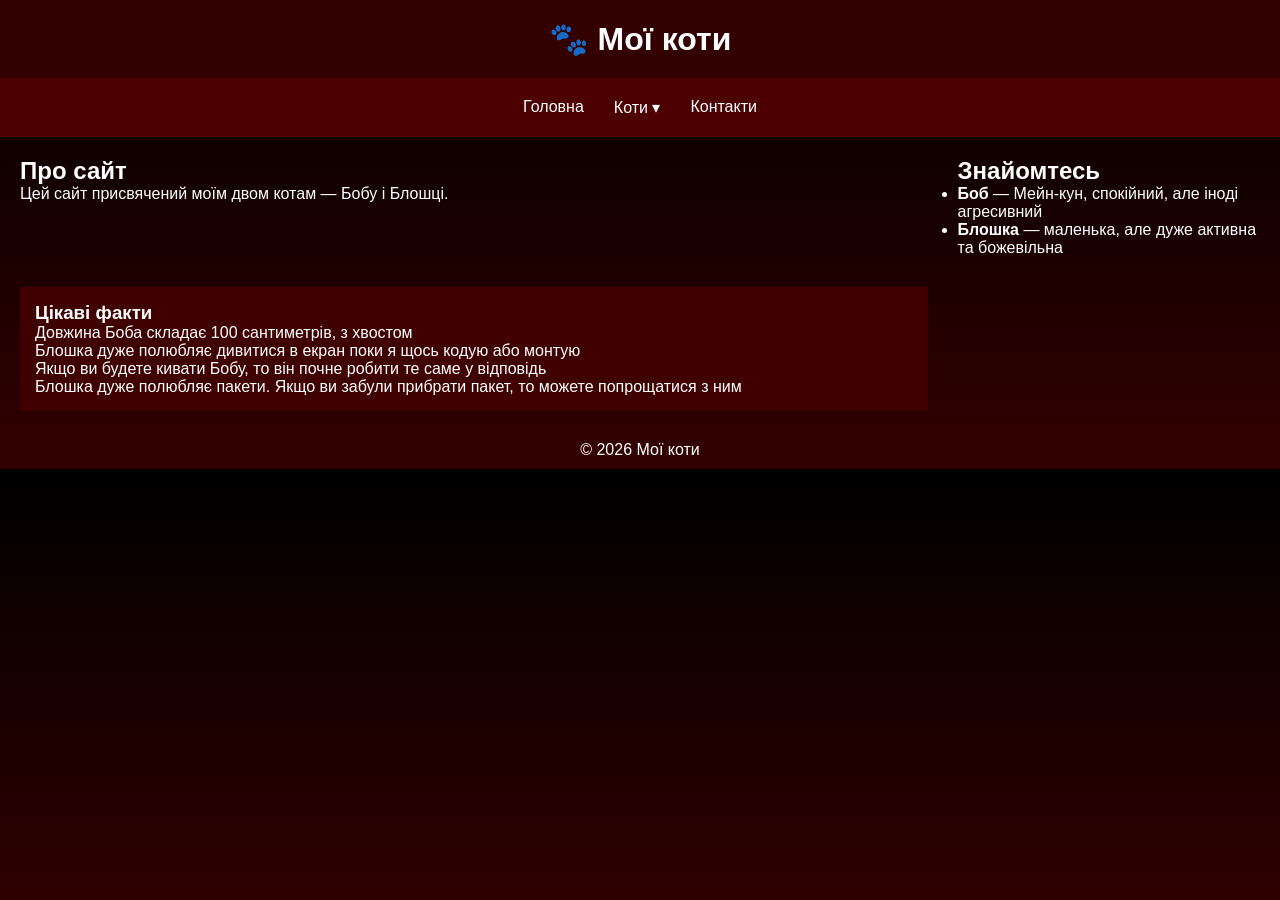
==== commit e4e683e0: "Add files via upload" ====
--- a/index.html
+++ b/index.html
@@ -1,134 +1,66 @@
-<!DOCTYPE html>
-<html lang="uk">
-<head>
-  <meta charset="UTF-8">
-  <meta name="viewport" content="width=device-width, initial-scale=1.0">
-  <meta name="description" content="Сайт про двох котів — Боба і Блошку: їхні характери, цікаві факти та форма для зв'язку.">
-  <meta name="keywords" content="коти, мейнкун, дворняжка, сайт про тварин, Боб, Блошка">
-  <meta name="author" content="OpenAI">
-  <title>Боб і Блошка — домашній котоблог</title>
-  <link rel="preconnect" href="https://fonts.googleapis.com">
-  <link rel="preconnect" href="https://fonts.gstatic.com" crossorigin>
-  <link href="https://fonts.googleapis.com/css2?family=Inter:wght@400;600;700;800&display=swap" rel="stylesheet">
-  <link rel="stylesheet" href="style.css">
-  <script defer src="script.js"></script>
-</head>
-<body>
-  <a class="skip-link" href="#main">Перейти до вмісту</a>
-
-  <header class="site-header">
-    <div class="site-header__inner container">
-      <div class="brand">
-        <div class="brand__mark">🐾</div>
-        <div>
-          <p class="brand__eyebrow">Домашній котоблог</p>
-          <h1 class="brand__title">Боб і Блошка</h1>
-        </div>
-      </div>
-
-      <button class="nav-toggle" type="button" aria-expanded="false" aria-controls="primary-nav">
-        <span class="nav-toggle__line"></span>
-        <span class="nav-toggle__line"></span>
-        <span class="nav-toggle__line"></span>
-        <span class="visually-hidden">Відкрити меню</span>
-      </button>
-
-      <nav class="nav" id="primary-nav" aria-label="Основна навігація">
-        <ul class="nav__list">
-          <li class="nav__item"><a class="nav__link nav__link--active" href="index.html">Головна</a></li>
-          <li class="nav__item"><a class="nav__link" href="cats.html">Наші коти</a></li>
-          <li class="nav__item"><a class="nav__link" href="contact.html">Форма</a></li>
-        </ul>
-      </nav>
-    </div>
-  </header>
-
-  <main id="main" class="main-layout container">
-    <section class="hero panel">
-      <div class="hero__content">
-        <p class="section-tag">Проєкт для лабы з гіпертексту та гіпермедіа</p>
-        <h2 class="hero__title">Два коти, два характери і безліч історій</h2>
-        <p class="hero__text">
-          На цьому сайті зібрано все про Боба та Блошку: їхні звички, кумедні вчинки,
-          порівняння з рисами порід і трохи особистої котячої філософії.
-        </p>
-        <div class="hero__actions">
-          <a class="button" href="cats.html">Подивитися котів</a>
-          <a class="button button--ghost" href="contact.html">Залишити повідомлення</a>
-        </div>
-      </div>
-      <aside class="hero__aside">
-        <div class="stat-card">
-          <span class="stat-card__value">2</span>
-          <span class="stat-card__label">котики вдома</span>
-        </div>
-        <div class="stat-card stat-card--accent">
-          <span class="stat-card__value">100%</span>
-          <span class="stat-card__label">любові та хаосу</span>
-        </div>
-      </aside>
-    </section>
-
-    <section class="grid-cards panel">
-      <article class="info-card">
-        <h3 class="info-card__title">Боб</h3>
-        <p>Мейнкун, 2 роки. Спокійний, але з характером. Один раз приніс чайний пакетик з мусорки як ранкову «виплату» за сніданок.</p>
-        <p class="info-card__meta">Чи збігається з породою: так, загалом дуже схожий — великий, урівноважений і незалежний.</p>
-      </article>
-
-      <article class="info-card">
-        <h3 class="info-card__title">Блошка</h3>
-        <p>Дворняжка, 1 рік. Ласкава, неймовірно активна і трохи божевільна. Тягне все, що погано лежить.</p>
-        <p class="info-card__meta">Чи збігається з породою: так, бо вуличне походження часто дає кмітливість, жвавість і сильний інстинкт дослідника.</p>
-      </article>
-
-      <article class="info-card info-card--wide">
-        <h3 class="info-card__title">Що є на сайті</h3>
-        <ul class="feature-list">
-          <li>адаптивний дизайн із Grid Layout</li>
-          <li>хлібні крихти / навігація і мобільне меню</li>
-          <li>форма з перевіркою полів</li>
-          <li>невелика JS-взаємодія</li>
-        </ul>
-      </article>
-    </section>
-
-    <section class="panel compare">
-      <h2 class="section-title">Коротке порівняння</h2>
-      <div class="table-wrap">
-        <table class="compare-table">
-          <thead>
-            <tr>
-              <th>Кіт</th>
-              <th>Порода</th>
-              <th>Головна риса</th>
-              <th>Чи збігається</th>
-            </tr>
-          </thead>
-          <tbody>
-            <tr>
-              <td>Боб</td>
-              <td>Мейнкун</td>
-              <td>Спокій + гідність</td>
-              <td>Так</td>
-            </tr>
-            <tr>
-              <td>Блошка</td>
-              <td>Дворняжка</td>
-              <td>Активність + кмітливість</td>
-              <td>Так</td>
-            </tr>
-          </tbody>
-        </table>
-      </div>
-    </section>
-  </main>
-
-  <footer class="site-footer">
-    <div class="container site-footer__inner">
-      <p>© 2026 • Сайт про Боба і Блошку</p>
-      <a href="#main">Повернутися вгору</a>
-    </div>
-  </footer>
-</body>
-</html>
+<!DOCTYPE html>
+<html lang="uk">
+
+<head>
+    <meta charset="UTF-8">
+    <meta name="viewport" content="width=device-width, initial-scale=1.0">
+    <meta name="description" content="Сайт про моїх котів">
+    <meta name="keywords" content="коти, мейнкун, домашні тварини">
+    <meta name="author" content="Твоє ім'я">
+    <title>Мої коти</title>
+    <link rel="stylesheet" href="style.css">
+</head>
+
+<body>
+
+    <header>
+        <h1>🐾 Мої коти</h1>
+    </header>
+
+<nav class="navbar">
+    <ul class="menu">
+        <li><a href="index.html">Головна</a></li>
+
+        <li class="dropdown">
+            <a href="#">Коти ▾</a>
+            <ul class="dropdown-menu">
+                <li><a href="cats.html">Всі коти</a></li>
+                <li><a href="cats.html#bob">Боб</a></li>
+                <li><a href="cats.html#bloshka">Блошка</a></li>
+            </ul>
+        </li>
+
+        <li><a href="contact.html">Контакти</a></li>
+    </ul>
+</nav>
+
+    <main>
+        <section>
+            <h2>Про сайт</h2>
+            <p>Цей сайт присвячений моїм двом котам — Бобу і Блошці.</p>
+        </section>
+
+        <section>
+            <h2>Знайомтесь</h2>
+            <ul>
+                <li><b>Боб</b> — Мейн-кун, спокійний, але іноді агресивний</li>
+                <li><b>Блошка</b> — маленька, але дуже активна та божевільна</li>
+            </ul>
+        </section>
+
+        <aside>
+            <h3>Цікаві факти</h3>
+            <p>Довжина Боба складає 100 сантиметрів, з хвостом</p>
+            <p>Блошка дуже полюбляє дивитися в екран поки я щось кодую або монтую</p>
+            <p>Якщо ви будете кивати Бобу, то він почне робити те саме у відповідь</p>
+            <p>Блошка дуже полюбляє пакети. Якщо ви забули прибрати пакет, то можете попрощатися з ним</p>
+        </aside>
+    </main>
+
+    <footer>
+        <p>© 2026 Мої коти</p>
+    </footer>
+
+</body>
+
+</html>
--- a/style.css
+++ b/style.css
@@ -1,595 +1,177 @@
-:root {
-  --bg: #120708;
-  --bg-2: #1b0d10;
-  --panel: rgba(34, 14, 17, 0.88);
-  --panel-strong: #241012;
-  --text: #f7f2f2;
-  --muted: #d4b9bd;
-  --accent: #b21f35;
-  --accent-2: #e85d75;
-  --line: rgba(255, 255, 255, 0.1);
-  --shadow: 0 18px 40px rgba(0, 0, 0, 0.35);
-  --radius: 24px;
-}
-
-* {
-  box-sizing: border-box;
-}
-
-html {
-  scroll-behavior: smooth;
-}
-
-body {
-  margin: 0;
-  font-family: 'Inter', system-ui, -apple-system, BlinkMacSystemFont, 'Segoe UI', sans-serif;
-  background:
-    radial-gradient(circle at top, rgba(178, 31, 53, 0.22), transparent 35%),
-    linear-gradient(180deg, var(--bg), #0b0506 70%);
-  color: var(--text);
-  min-height: 100vh;
-}
-
-a {
-  color: inherit;
-  text-decoration: none;
-}
-
-a:hover {
-  color: var(--accent-2);
-}
-
-img {
-  max-width: 100%;
-  display: block;
-}
-
-button,
-input,
-textarea,
-select {
-  font: inherit;
-}
-
-.container {
-  width: min(1180px, calc(100% - 32px));
-  margin: 0 auto;
-}
-
-.skip-link {
-  position: absolute;
-  left: -999px;
-  top: 1rem;
-  background: var(--accent);
-  color: white;
-  padding: .75rem 1rem;
-  border-radius: 999px;
-  z-index: 20;
-}
-
-.skip-link:focus {
-  left: 1rem;
-}
-
-.site-header {
-  position: sticky;
-  top: 0;
-  z-index: 30;
-  background: rgba(18, 7, 8, 0.88);
-  backdrop-filter: blur(14px);
-  border-bottom: 1px solid var(--line);
-}
-
-.site-header__inner {
-  display: grid;
-  grid-template-columns: 1fr auto auto;
-  gap: 1rem;
-  align-items: center;
-  padding: 1rem 0;
-}
-
-.brand {
-  display: flex;
-  align-items: center;
-  gap: .85rem;
-}
-
-.brand__mark {
-  width: 3rem;
-  height: 3rem;
-  display: grid;
-  place-items: center;
-  border-radius: 18px;
-  background: linear-gradient(135deg, var(--accent), #6f081b);
-  box-shadow: var(--shadow);
-  font-size: 1.35rem;
-}
-
-.brand__eyebrow {
-  margin: 0 0 .2rem;
-  color: var(--muted);
-  font-size: .86rem;
-}
-
-.brand__title {
-  margin: 0;
-  font-size: clamp(1.35rem, 2.2vw, 2rem);
-}
-
-.nav-toggle {
-  display: none;
-  border: 1px solid var(--line);
-  background: rgba(255,255,255,0.04);
-  color: var(--text);
-  border-radius: 16px;
-  width: 3.25rem;
-  height: 3.25rem;
-  padding: .7rem;
-  cursor: pointer;
-}
-
-.nav-toggle__line {
-  display: block;
-  height: 2px;
-  background: currentColor;
-  border-radius: 999px;
-}
-
-.nav-toggle__line + .nav-toggle__line {
-  margin-top: 5px;
-}
-
-.nav__list {
-  list-style: none;
-  display: flex;
-  gap: .65rem;
-  padding: 0;
-  margin: 0;
-}
-
-.nav__item > .nav__link {
-  display: inline-flex;
-  align-items: center;
-  padding: .8rem 1rem;
-  border-radius: 999px;
-  border: 1px solid transparent;
-  transition: transform .2s ease, background-color .2s ease, border-color .2s ease;
-}
-
-.nav__item > .nav__link:hover,
-.nav__item > .nav__link:focus-visible,
-.nav__link--active {
-  background: rgba(178, 31, 53, 0.2);
-  border-color: rgba(232, 93, 117, 0.35);
-  transform: translateY(-1px);
-}
-
-.main-layout,
-.cats-layout,
-.contact-layout {
-  padding: 1.5rem 0 3rem;
-}
-
-.panel {
-  background: linear-gradient(180deg, rgba(36, 16, 18, 0.94), rgba(18, 7, 8, 0.88));
-  border: 1px solid var(--line);
-  border-radius: var(--radius);
-  box-shadow: var(--shadow);
-}
-
-.hero {
-  display: grid;
-  grid-template-columns: 1.3fr .7fr;
-  gap: 1.25rem;
-  padding: 1.75rem;
-  margin-bottom: 1.25rem;
-}
-
-.section-tag {
-  display: inline-flex;
-  margin: 0 0 .75rem;
-  color: var(--accent-2);
-  text-transform: uppercase;
-  letter-spacing: .12em;
-  font-size: .78rem;
-}
-
-.hero__title,
-.section-title {
-  margin: 0;
-  font-size: clamp(1.6rem, 3vw, 3rem);
-}
-
-.hero__text,
-.info-card p,
-.cat-card__body p,
-.facts-panel p,
-.contact-hero p {
-  color: var(--muted);
-  line-height: 1.7;
-}
-
-.hero__actions {
-  display: flex;
-  flex-wrap: wrap;
-  gap: .75rem;
-  margin-top: 1.25rem;
-}
-
-.button,
-.chip {
-  border: 0;
-  border-radius: 999px;
-  cursor: pointer;
-  transition: transform .2s ease, box-shadow .2s ease, background-color .2s ease;
-}
-
-.button {
-  display: inline-flex;
-  align-items: center;
-  justify-content: center;
-  padding: .9rem 1.25rem;
-  background: linear-gradient(135deg, var(--accent), #7a1125);
-  color: white;
-  box-shadow: 0 12px 25px rgba(178, 31, 53, .25);
-}
-
-.button:hover,
-.chip:hover {
-  transform: translateY(-2px);
-}
-
-.button--ghost {
-  background: transparent;
-  border: 1px solid rgba(255,255,255,.14);
-  color: var(--text);
-}
-
-.hero__aside {
-  display: grid;
-  gap: 1rem;
-}
-
-.stat-card {
-  min-height: 140px;
-  display: grid;
-  place-items: center;
-  text-align: center;
-  padding: 1.25rem;
-  border-radius: 22px;
-  background: linear-gradient(180deg, rgba(178, 31, 53, 0.25), rgba(58, 14, 22, 0.62));
-  border: 1px solid rgba(232, 93, 117, 0.25);
-}
-
-.stat-card--accent {
-  background: linear-gradient(180deg, rgba(232, 93, 117, 0.18), rgba(34, 14, 17, 0.96));
-}
-
-.stat-card__value {
-  font-size: 2.8rem;
-  font-weight: 800;
-}
-
-.stat-card__label {
-  color: var(--muted);
-}
-
-.grid-cards {
-  display: grid;
-  grid-template-columns: repeat(3, 1fr);
-  gap: 1rem;
-  padding: 1rem;
-  margin-bottom: 1.25rem;
-}
-
-.info-card {
-  padding: 1.25rem;
-  border-radius: 20px;
-  background: rgba(255,255,255,0.03);
-  border: 1px solid var(--line);
-}
-
-.info-card--wide {
-  grid-column: span 3;
-}
-
-.info-card__title,
-.cat-card__title {
-  margin: 0 0 .5rem;
-  font-size: 1.3rem;
-}
-
-.info-card__meta {
-  color: var(--accent-2);
-}
-
-.feature-list {
-  margin: 0;
-  padding-left: 1.2rem;
-  color: var(--muted);
-  line-height: 1.8;
-}
-
-.compare {
-  padding: 1.5rem;
-}
-
-.table-wrap {
-  overflow-x: auto;
-}
-
-.compare-table {
-  width: 100%;
-  border-collapse: collapse;
-  margin-top: 1rem;
-}
-
-.compare-table th,
-.compare-table td {
-  padding: .95rem 1rem;
-  border-bottom: 1px solid var(--line);
-  text-align: left;
-}
-
-.compare-table th {
-  color: #fff;
-}
-
-.compare-table tr:hover {
-  background: rgba(178, 31, 53, 0.08);
-}
-
-.cats-layout {
-  display: grid;
-  gap: 1rem;
-}
-
-.breadcrumbs {
-  display: flex;
-  gap: .65rem;
-  align-items: center;
-  padding: .85rem 1rem;
-  color: var(--muted);
-}
-
-.breadcrumbs a:hover {
-  text-decoration: underline;
-}
-
-.cats-grid {
-  display: grid;
-  grid-template-columns: repeat(2, minmax(0, 1fr));
-  gap: 1rem;
-}
-
-.cat-card {
-  display: grid;
-  grid-template-columns: 260px 1fr;
-  gap: 1rem;
-  padding: 1rem;
-  align-items: start;
-}
-
-.cat-card__media {
-  display: grid;
-  gap: .85rem;
-  justify-items: start;
-}
-
-.cat-card__img {
-  width: 100%;
-  aspect-ratio: 1 / 1;
-  object-fit: cover;
-  border-radius: 20px;
-  border: 1px solid var(--line);
-  box-shadow: inset 0 0 0 1px rgba(255,255,255,0.04), var(--shadow);
-  filter: saturate(1.05);
-}
-
-.chip {
-  padding: .72rem 1rem;
-  background: rgba(178, 31, 53, 0.2);
-  color: var(--text);
-  border: 1px solid rgba(232, 93, 117, 0.28);
-}
-
-.cat-card__subtitle {
-  margin-top: -0.2rem;
-  color: var(--accent-2);
-  font-weight: 700;
-}
-
-.cat-card__block {
-  padding: .95rem 1rem;
-  border-radius: 18px;
-  background: rgba(255,255,255,0.03);
-  border: 1px solid var(--line);
-  margin-top: 1rem;
-}
-
-.cat-card__block h3 {
-  margin: 0 0 .35rem;
-  font-size: 1rem;
-}
-
-.facts-panel,
-.contact-hero {
-  padding: 1.4rem;
-}
-
-.breadcrumbs.panel {
-  padding: .85rem 1rem;
-}
-
-.contact-layout {
-  display: grid;
-  gap: 1rem;
-}
-
-.contact-hero {
-  display: grid;
-  grid-template-columns: 1fr auto;
-  gap: 1rem;
-}
-
-.contact-hero__aside {
-  max-width: 260px;
-  padding: 1rem;
-  border-radius: 18px;
-  background: rgba(178, 31, 53, 0.12);
-  border: 1px solid rgba(232, 93, 117, 0.22);
-}
-
-.contact-form {
-  display: grid;
-  grid-template-columns: repeat(2, minmax(0, 1fr));
-  gap: 1rem;
-}
-
-.field {
-  display: grid;
-  gap: .45rem;
-}
-
-.field--full,
-.form-actions {
-  grid-column: 1 / -1;
-}
-
-label {
-  font-weight: 600;
-}
-
-input,
-textarea,
-select {
-  width: 100%;
-  padding: .9rem 1rem;
-  color: var(--text);
-  background: rgba(255,255,255,0.04);
-  border: 1px solid rgba(255,255,255,0.12);
-  border-radius: 16px;
-  outline: none;
-}
-
-input:focus,
-textarea:focus,
-select:focus {
-  border-color: rgba(232, 93, 117, 0.7);
-  box-shadow: 0 0 0 4px rgba(178, 31, 53, 0.16);
-}
-
-input:invalid:not(:placeholder-shown),
-textarea:invalid:not(:placeholder-shown),
-select:invalid {
-  border-color: rgba(255, 121, 121, 0.8);
-}
-
-.form-actions {
-  display: flex;
-  flex-wrap: wrap;
-  align-items: center;
-  gap: 1rem;
-}
-
-.form-note {
-  margin: 0;
-  color: var(--muted);
-}
-
-.form-status {
-  margin-top: 1rem;
-  min-height: 1.5rem;
-  color: #ffd9df;
-}
-
-.site-footer {
-  border-top: 1px solid var(--line);
-  background: rgba(10, 4, 5, 0.75);
-}
-
-.site-footer__inner {
-  display: flex;
-  align-items: center;
-  justify-content: space-between;
-  gap: 1rem;
-  padding: 1.1rem 0;
-  color: var(--muted);
-}
-
-.visually-hidden {
-  position: absolute;
-  width: 1px;
-  height: 1px;
-  overflow: hidden;
-  clip: rect(0 0 0 0);
-  white-space: nowrap;
-}
-
-@media (max-width: 900px) {
-  .hero,
-  .contact-hero,
-  .cat-card,
-  .grid-cards,
-  .cats-grid,
-  .contact-form,
-  .site-header__inner {
-    grid-template-columns: 1fr;
-  }
-
-  .info-card--wide {
-    grid-column: span 1;
-  }
-}
-
-@media (max-width: 720px) {
-  .nav-toggle {
-    display: inline-grid;
-    place-items: center;
-  }
-
-  .nav {
-    position: absolute;
-    left: 16px;
-    right: 16px;
-    top: calc(100% + 10px);
-    background: rgba(24, 10, 12, 0.98);
-    border: 1px solid var(--line);
-    border-radius: 20px;
-    padding: .75rem;
-    box-shadow: var(--shadow);
-    transform-origin: top;
-    display: none;
-  }
-
-  .nav.nav--open {
-    display: block;
-  }
-
-  .nav__list {
-    flex-direction: column;
-  }
-
-  .site-header {
-    position: sticky;
-  }
-}
-
-@media (max-width: 520px) {
-  .container {
-    width: min(1180px, calc(100% - 20px));
-  }
-
-  .hero,
-  .compare,
-  .facts-panel,
-  .contact-hero,
-  .panel {
-    padding: 1rem;
-  }
-
-  .site-footer__inner {
-    flex-direction: column;
-    align-items: flex-start;
-  }
-}
+* {
+    margin: 0;
+    padding: 0;
+    box-sizing: border-box;
+}
+
+body {
+    font-family: Arial;
+    color: #fff;
+    background: linear-gradient(black, #330000);
+}
+
+header {
+    background: #330000;
+    padding: 20px;
+    text-align: center;
+}
+
+.navbar {
+    background: #4d0000;
+    padding: 10px;
+}
+
+.menu {
+    list-style: none;
+    display: flex;
+    justify-content: center;
+}
+
+.menu li {
+    position: relative;
+}
+
+.menu a {
+    display: block;
+    padding: 10px 15px;
+    color: white;
+    text-decoration: none;
+}
+
+.menu a:hover {
+    background: #ff0000;
+    border-radius: 5px;
+}
+
+.dropdown-menu {
+    display: none;
+    position: absolute;
+    top: 100%;
+    left: 0;
+    background: #330000;
+    list-style: none;
+    min-width: 150px;
+    z-index: 1000;
+    border-radius: 8px;
+    overflow: hidden;
+    box-shadow: 0 5px 15px rgba(0, 0, 0, 0.5);
+}
+
+.dropdown-menu li a {
+    padding: 10px;
+    display: block;
+}
+
+.dropdown-menu li a:hover {
+    background: red;
+}
+
+.dropdown:hover .dropdown-menu,
+.dropdown-menu:hover {
+    display: block;
+}
+
+main {
+    display: grid;
+    grid-template-columns: 3fr 1fr;
+    gap: 30px;
+    padding: 20px;
+}
+
+article {
+    background: #260000;
+    padding: 25px;
+    border-radius: 10px;
+    box-shadow: 0 0 15px red;
+    opacity: 0.6;
+    transition: 0.3s;
+    line-height: 1.6;
+}
+
+article:hover {
+    opacity: 1;
+}
+
+aside {
+    background: #400000;
+    padding: 15px;
+}
+
+img {
+    width: 100%;
+    max-width: 300px;
+}
+
+.gallery {
+    margin-top: 30px;
+}
+
+.gallery-grid {
+    display: grid;
+    grid-template-columns: repeat(2, 1fr);
+    gap: 15px;
+}
+
+.gallery-grid img {
+    width: 100%;
+    border-radius: 10px;
+    transition: 0.3s;
+}
+
+.gallery-grid img:hover {
+    transform: scale(1.1);
+    filter: brightness(1.3);
+}
+
+table {
+    width: 100%;
+    border-collapse: collapse;
+    grid-column: 1 / -1;
+}
+
+td,
+th {
+    border: 1px solid red;
+    padding: 8px;
+}
+
+form {
+    display: flex;
+    flex-direction: column;
+    width: 300px;
+}
+
+input,
+textarea {
+    margin-bottom: 10px;
+    padding: 8px;
+}
+
+button {
+    background: red;
+    color: white;
+    border: none;
+    padding: 10px;
+}
+
+button:hover {
+    transform: scale(1.02);
+}
+
+video,
+audio {
+    margin: 10px 0;
+    max-width: 100%;
+}
+
+footer {
+    background: #330000;
+    text-align: center;
+    padding: 10px;
+}
+
+@media (max-width: 600px) {
+    main {
+        grid-template-columns: 1fr;
+    }
+}
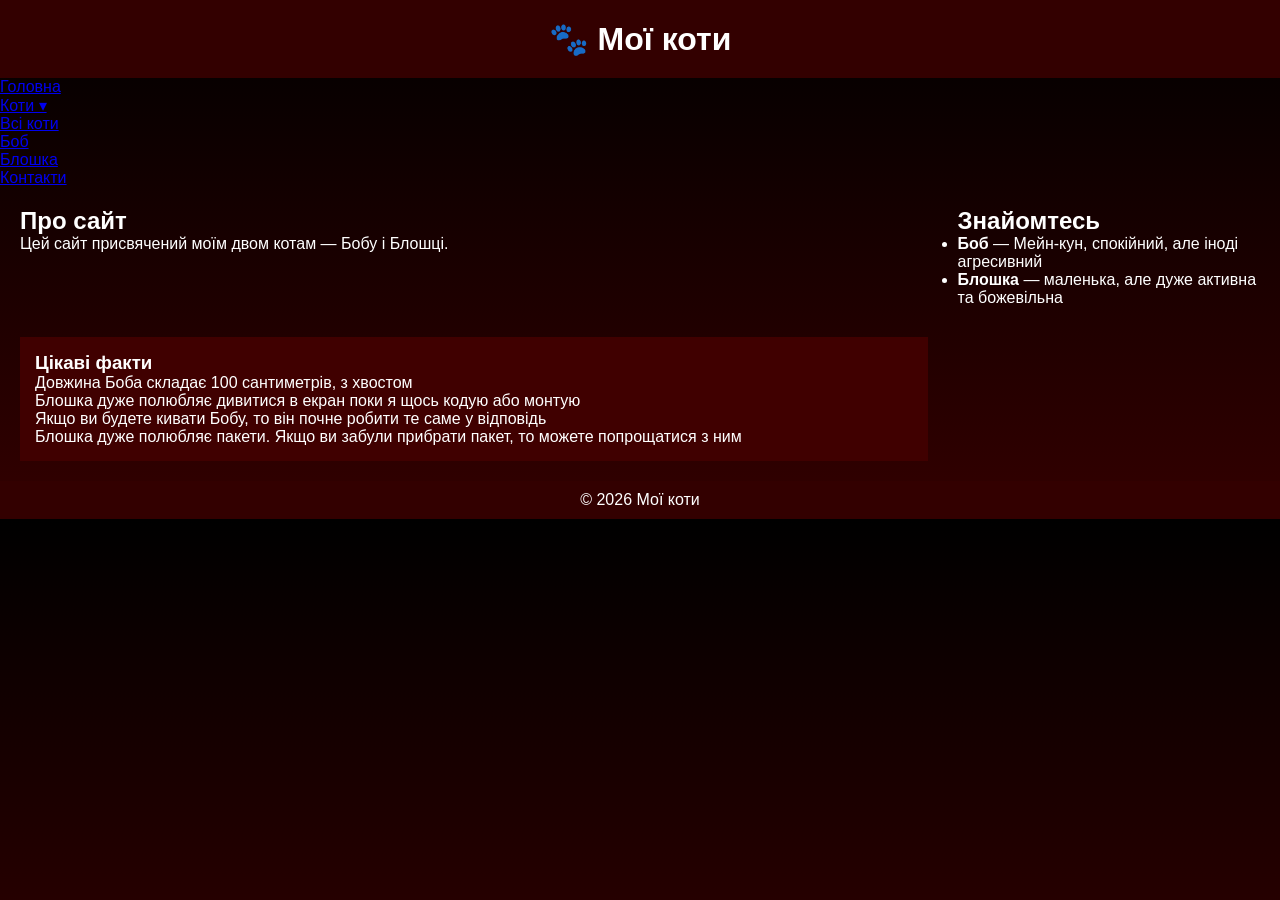
==== commit 3f41eb28: "Add files via upload" ====
--- a/index.html
+++ b/index.html
@@ -17,20 +17,20 @@
         <h1>🐾 Мої коти</h1>
     </header>
 
-<nav class="navbar">
-    <ul class="menu">
-        <li><a href="index.html">Головна</a></li>
+<nav class="nav">
+    <ul class="nav__list">
+        <li class="nav__item"><a href="index.html" class="nav__link">Головна</a></li>
 
-        <li class="dropdown">
-            <a href="#">Коти ▾</a>
-            <ul class="dropdown-menu">
-                <li><a href="cats.html">Всі коти</a></li>
-                <li><a href="cats.html#bob">Боб</a></li>
-                <li><a href="cats.html#bloshka">Блошка</a></li>
+        <li class="nav__item nav__item--dropdown">
+            <a href="#" class="nav__link">Коти ▾</a>
+            <ul class="nav__dropdown">
+                <li><a href="cats.html" class="nav__dropdown-link">Всі коти</a></li>
+                <li><a href="cats.html#bob" class="nav__dropdown-link">Боб</a></li>
+                <li><a href="cats.html#bloshka" class="nav__dropdown-link">Блошка</a></li>
             </ul>
         </li>
 
-        <li><a href="contact.html">Контакти</a></li>
+        <li class="nav__item"><a href="contact.html" class="nav__link">Контакти</a></li>
     </ul>
 </nav>
 
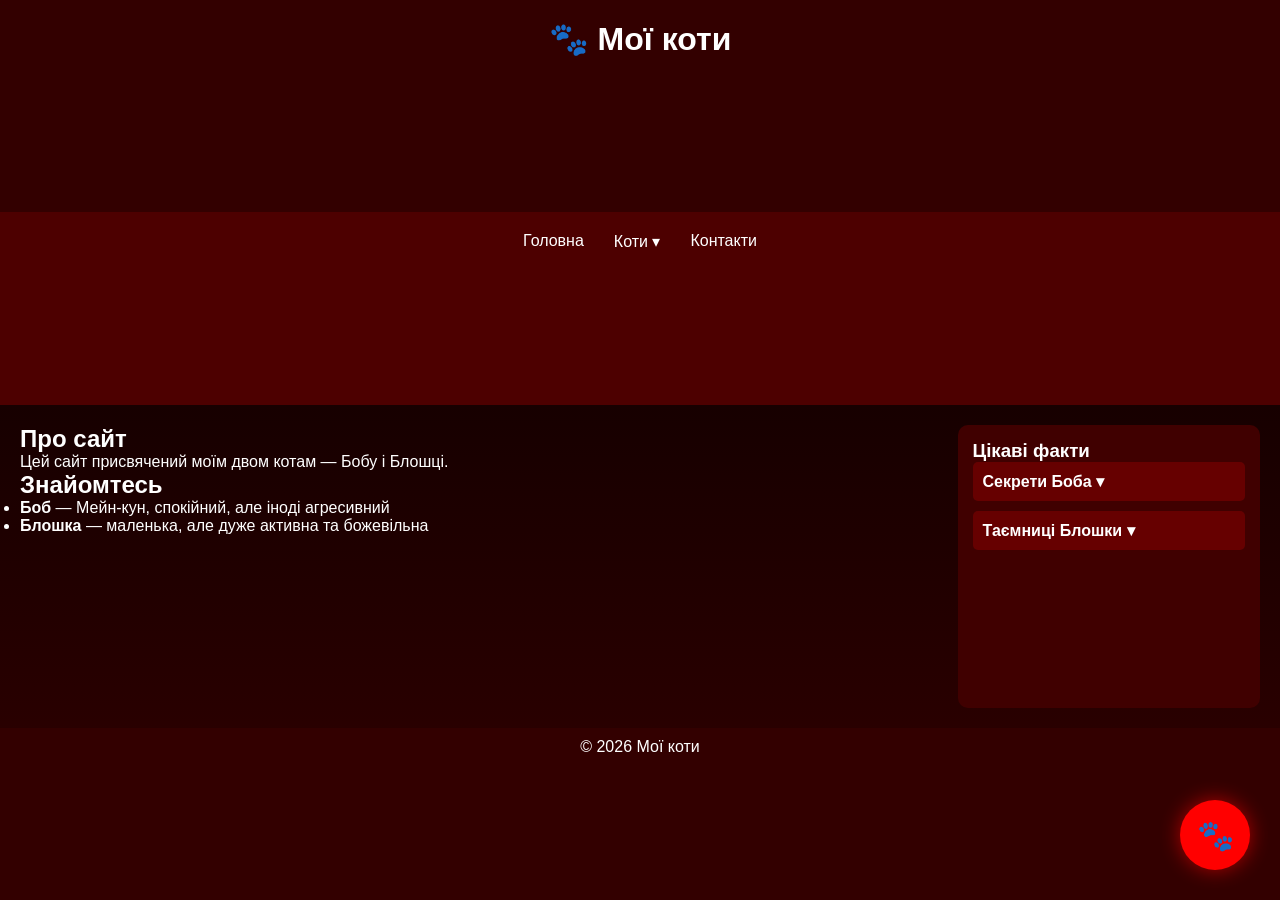
==== commit b46eb72d: "Add files via upload" ====
--- a/index.html
+++ b/index.html
@@ -6,7 +6,7 @@
     <meta name="viewport" content="width=device-width, initial-scale=1.0">
     <meta name="description" content="Сайт про моїх котів">
     <meta name="keywords" content="коти, мейнкун, домашні тварини">
-    <meta name="author" content="Твоє ім'я">
+    <meta name="author" content="Моргун Надія">
     <title>Мої коти</title>
     <link rel="stylesheet" href="style.css">
 </head>
@@ -17,43 +17,62 @@
         <h1>🐾 Мої коти</h1>
     </header>
 
-<nav class="nav">
-    <ul class="nav__list">
-        <li class="nav__item"><a href="index.html" class="nav__link">Головна</a></li>
+    <nav class="nav">
+        <ul class="nav__list">
+            <li class="nav__item"><a href="index.html" class="nav__link">Головна</a></li>
 
-        <li class="nav__item nav__item--dropdown">
-            <a href="#" class="nav__link">Коти ▾</a>
-            <ul class="nav__dropdown">
-                <li><a href="cats.html" class="nav__dropdown-link">Всі коти</a></li>
-                <li><a href="cats.html#bob" class="nav__dropdown-link">Боб</a></li>
-                <li><a href="cats.html#bloshka" class="nav__dropdown-link">Блошка</a></li>
-            </ul>
-        </li>
+            <li class="nav__item nav__item--dropdown">
+                <a href="#" class="nav__link">Коти ▾</a>
+                <ul class="nav__dropdown">
+                    <li><a href="cats.html" class="nav__dropdown-link">Всі коти</a></li>
+                    <li><a href="cats.html#bob" class="nav__dropdown-link">Боб</a></li>
+                    <li><a href="cats.html#bloshka" class="nav__dropdown-link">Блошка</a></li>
+                </ul>
+            </li>
 
-        <li class="nav__item"><a href="contact.html" class="nav__link">Контакти</a></li>
-    </ul>
-</nav>
+            <li class="nav__item"><a href="contact.html" class="nav__link">Контакти</a></li>
+        </ul>
+    </nav>
 
     <main>
-        <section>
-            <h2>Про сайт</h2>
-            <p>Цей сайт присвячений моїм двом котам — Бобу і Блошці.</p>
-        </section>
+        <div class="content-wrapper">
+            <section>
+                <h2>Про сайт</h2>
+                <p>Цей сайт присвячений моїм двом котам — Бобу і Блошці.</p>
+            </section>
 
-        <section>
-            <h2>Знайомтесь</h2>
-            <ul>
-                <li><b>Боб</b> — Мейн-кун, спокійний, але іноді агресивний</li>
-                <li><b>Блошка</b> — маленька, але дуже активна та божевільна</li>
-            </ul>
-        </section>
+            <section>
+                <h2>Знайомтесь</h2>
+                <ul>
+                    <li><b>Боб</b> — Мейн-кун, спокійний, але іноді агресивний</li>
+                    <li><b>Блошка</b> — маленька, але дуже активна та божевільна</li>
+                </ul>
+            </section>
+        </div>
 
         <aside>
             <h3>Цікаві факти</h3>
-            <p>Довжина Боба складає 100 сантиметрів, з хвостом</p>
-            <p>Блошка дуже полюбляє дивитися в екран поки я щось кодую або монтую</p>
-            <p>Якщо ви будете кивати Бобу, то він почне робити те саме у відповідь</p>
-            <p>Блошка дуже полюбляє пакети. Якщо ви забули прибрати пакет, то можете попрощатися з ним</p>
+            <div class="accordion">
+
+                <div class="accordion__item">
+                    <input type="checkbox" id="fact-bob" class="accordion__input">
+                    <label for="fact-bob" class="accordion__label"> Секрети Боба ▾</label>
+                    <div class="accordion__content">
+                        <p> Довжина Боба складає 100 см з хвостом.</p>
+                        <p> Якщо ви будете кивати йому, він почне кивати у відповідь!</p>
+                    </div>
+                </div>
+
+                <div class="accordion__item">
+                    <input type="checkbox" id="fact-bloshka" class="accordion__input">
+                    <label for="fact-bloshka" class="accordion__label"> Таємниці Блошки ▾</label>
+                    <div class="accordion__content">
+                        <p> Обожнює дивитися в екран, поки я кодую.</p>
+                        <p> Пакетний монстр: якщо забудете прибрати пакет — він буде знищений!</p>
+                    </div>
+                </div>
+
+            </div>
         </aside>
     </main>
 
@@ -61,6 +80,8 @@
         <p>© 2026 Мої коти</p>
     </footer>
 
+    <div class="floating-paw">🐾</div>
+
 </body>
 
 </html>
--- a/style.css
+++ b/style.css
@@ -1,3 +1,4 @@
+/* Базові налаштування */
 * {
     margin: 0;
     padding: 0;
@@ -5,45 +6,72 @@
 }
 
 body {
-    font-family: Arial;
+    font-family: Arial, sans-serif;
     color: #fff;
     background: linear-gradient(black, #330000);
-}
-
+    display: grid;
+    grid-template-areas:
+        "header header"
+        "nav nav"
+        "main main"
+        "footer footer";
+    min-height: 100vh;
+}
+
+/* Блок 1.1: Прив'язка до Grid-областей */
 header {
+    grid-area: header;
     background: #330000;
     padding: 20px;
     text-align: center;
 }
 
-.navbar {
+.nav {
+    grid-area: nav;
     background: #4d0000;
     padding: 10px;
 }
 
-.menu {
+main {
+    grid-area: main;
+    display: grid;
+    grid-template-columns: 3fr 1fr;
+    gap: 30px;
+    padding: 20px;
+}
+
+footer {
+    grid-area: footer;
+    background: #330000;
+    text-align: center;
+    padding: 10px;
+}
+
+/* Блок 1.2: Навігація за БЕМ */
+.nav__list {
     list-style: none;
     display: flex;
     justify-content: center;
 }
 
-.menu li {
+.nav__item {
     position: relative;
 }
 
-.menu a {
+.nav__link {
     display: block;
     padding: 10px 15px;
     color: white;
     text-decoration: none;
-}
-
-.menu a:hover {
+    transition: 0.3s;
+}
+
+.nav__link:hover {
     background: #ff0000;
     border-radius: 5px;
 }
 
-.dropdown-menu {
+.nav__dropdown {
     display: none;
     position: absolute;
     top: 100%;
@@ -53,37 +81,31 @@
     min-width: 150px;
     z-index: 1000;
     border-radius: 8px;
-    overflow: hidden;
     box-shadow: 0 5px 15px rgba(0, 0, 0, 0.5);
 }
 
-.dropdown-menu li a {
+.nav__dropdown-link {
     padding: 10px;
     display: block;
-}
-
-.dropdown-menu li a:hover {
+    color: white;
+    text-decoration: none;
+}
+
+.nav__dropdown-link:hover {
     background: red;
 }
 
-.dropdown:hover .dropdown-menu,
-.dropdown-menu:hover {
+.nav__item--dropdown:hover .nav__dropdown {
     display: block;
 }
 
-main {
-    display: grid;
-    grid-template-columns: 3fr 1fr;
-    gap: 30px;
-    padding: 20px;
-}
-
+/* Контент та Галерея */
 article {
     background: #260000;
     padding: 25px;
     border-radius: 10px;
     box-shadow: 0 0 15px red;
-    opacity: 0.6;
+    opacity: 0.8;
     transition: 0.3s;
     line-height: 1.6;
 }
@@ -95,21 +117,14 @@
 aside {
     background: #400000;
     padding: 15px;
-}
-
-img {
-    width: 100%;
-    max-width: 300px;
-}
-
-.gallery {
-    margin-top: 30px;
+    border-radius: 10px;
 }
 
 .gallery-grid {
     display: grid;
-    grid-template-columns: repeat(2, 1fr);
+    grid-template-columns: repeat(auto-fit, minmax(150px, 1fr));
     gap: 15px;
+    margin-top: 15px;
 }
 
 .gallery-grid img {
@@ -120,58 +135,174 @@
 
 .gallery-grid img:hover {
     transform: scale(1.1);
-    filter: brightness(1.3);
-}
-
+    filter: brightness(1.2);
+}
+
+/* Таблиці та форми */
 table {
     width: 100%;
     border-collapse: collapse;
     grid-column: 1 / -1;
+    margin-top: 20px;
 }
 
 td,
 th {
     border: 1px solid red;
     padding: 8px;
+    text-align: left;
 }
 
 form {
     display: flex;
     flex-direction: column;
-    width: 300px;
+    width: 100%;
+    max-width: 400px;
 }
 
 input,
 textarea {
     margin-bottom: 10px;
     padding: 8px;
-}
-
-button {
-    background: red;
-    color: white;
-    border: none;
-    padding: 10px;
-}
-
-button:hover {
-    transform: scale(1.02);
-}
-
-video,
-audio {
-    margin: 10px 0;
-    max-width: 100%;
-}
-
-footer {
-    background: #330000;
-    text-align: center;
-    padding: 10px;
-}
-
-@media (max-width: 600px) {
+    background: #1a0000;
+    border: 1px solid red;
+    color: white;
+}
+
+/* Адаптивність (Блок 2.2) */
+@media (max-width: 768px) {
     main {
         grid-template-columns: 1fr;
     }
-}
+
+    .nav__list {
+        flex-direction: column;
+        align-items: center;
+    }
+}
+
+/* Блок 2.3: Fixed елемент */
+.floating-paw {
+    position: fixed;
+    bottom: 30px;
+    right: 30px;
+    width: 70px;
+    height: 70px;
+    background: #ff0000;
+    color: white;
+    font-size: 30px;
+    display: flex;
+    align-items: center;
+    justify-content: center;
+    border-radius: 50%;
+    /* Спочатку це коло */
+    cursor: pointer;
+    box-shadow: 0 0 20px rgba(255, 0, 0, 0.6);
+    transition: all 0.5s ease;
+    /* Плавність анімації */
+    z-index: 9999;
+}
+
+.floating-paw:hover {
+    /* Деформація: змінюємо радіуси кутів та нахиляємо */
+    border-radius: 30% 70% 70% 30% / 30% 30% 70% 70%;
+    transform: scale(1.2) skew(10deg) rotate(15deg);
+    background: #ff4d4d;
+}
+
+/* телефон горизонтально */
+@media (orientation: landscape) and (max-width: 900px) {
+    header h1 {
+        font-size: 1.2rem;
+    }
+
+    main {
+        gap: 10px;
+    }
+
+    body {
+        background: linear-gradient(90deg, #1a0000, #4d0000);
+    }
+}
+
+/* Блок 3.9: Акордеон */
+.accordion__item {
+    margin-bottom: 10px;
+}
+
+.accordion__input {
+    display: none;
+    /* заховали чекбокс */
+}
+
+.accordion__label {
+    display: block;
+    padding: 10px;
+    background: #660000;
+    cursor: pointer;
+    border-radius: 5px;
+    font-weight: bold;
+    transition: 0.3s;
+}
+
+.accordion__label:hover {
+    background: #800000;
+}
+
+.accordion__content {
+    max-height: 0;
+    overflow: hidden;
+    transition: max-height 0.4s ease, padding 0.4s ease;
+    background: #1a0000;
+    padding: 0 10px;
+}
+
+/* якщо чекбокс натиснутий=контент */
+.accordion__input:checked~.accordion__content {
+    max-height: 200px;
+    padding: 10px;
+    border: 1px solid red;
+}
+/* Блок 3.5: Стилізація чекбокса */
+.checkbox-container {
+    display: flex;
+    align-items: center;
+    margin: 15px 0;
+    cursor: pointer;
+}
+
+/* Ховаємо оригінальний чекбокс */
+.custom-checkbox {
+    appearance: none;
+    -webkit-appearance: none;
+    width: 20px;
+    height: 20px;
+    border: 2px solid red;
+    border-radius: 4px;
+    background: transparent;
+    cursor: pointer;
+    position: relative;
+    margin-right: 10px;
+    transition: 0.3s;
+}
+
+/* Стиль при натисканні */
+.custom-checkbox:checked {
+    background-color: red;
+}
+
+/* Малюємо "галочку" всередині через псевдоелемент */
+.custom-checkbox:checked::after {
+    content: '✔';
+    position: absolute;
+    top: 50%;
+    left: 50%;
+    transform: translate(-50%, -50%);
+    color: white;
+    font-size: 14px;
+}
+
+.checkbox-label {
+    cursor: pointer;
+    font-size: 14px;
+}
